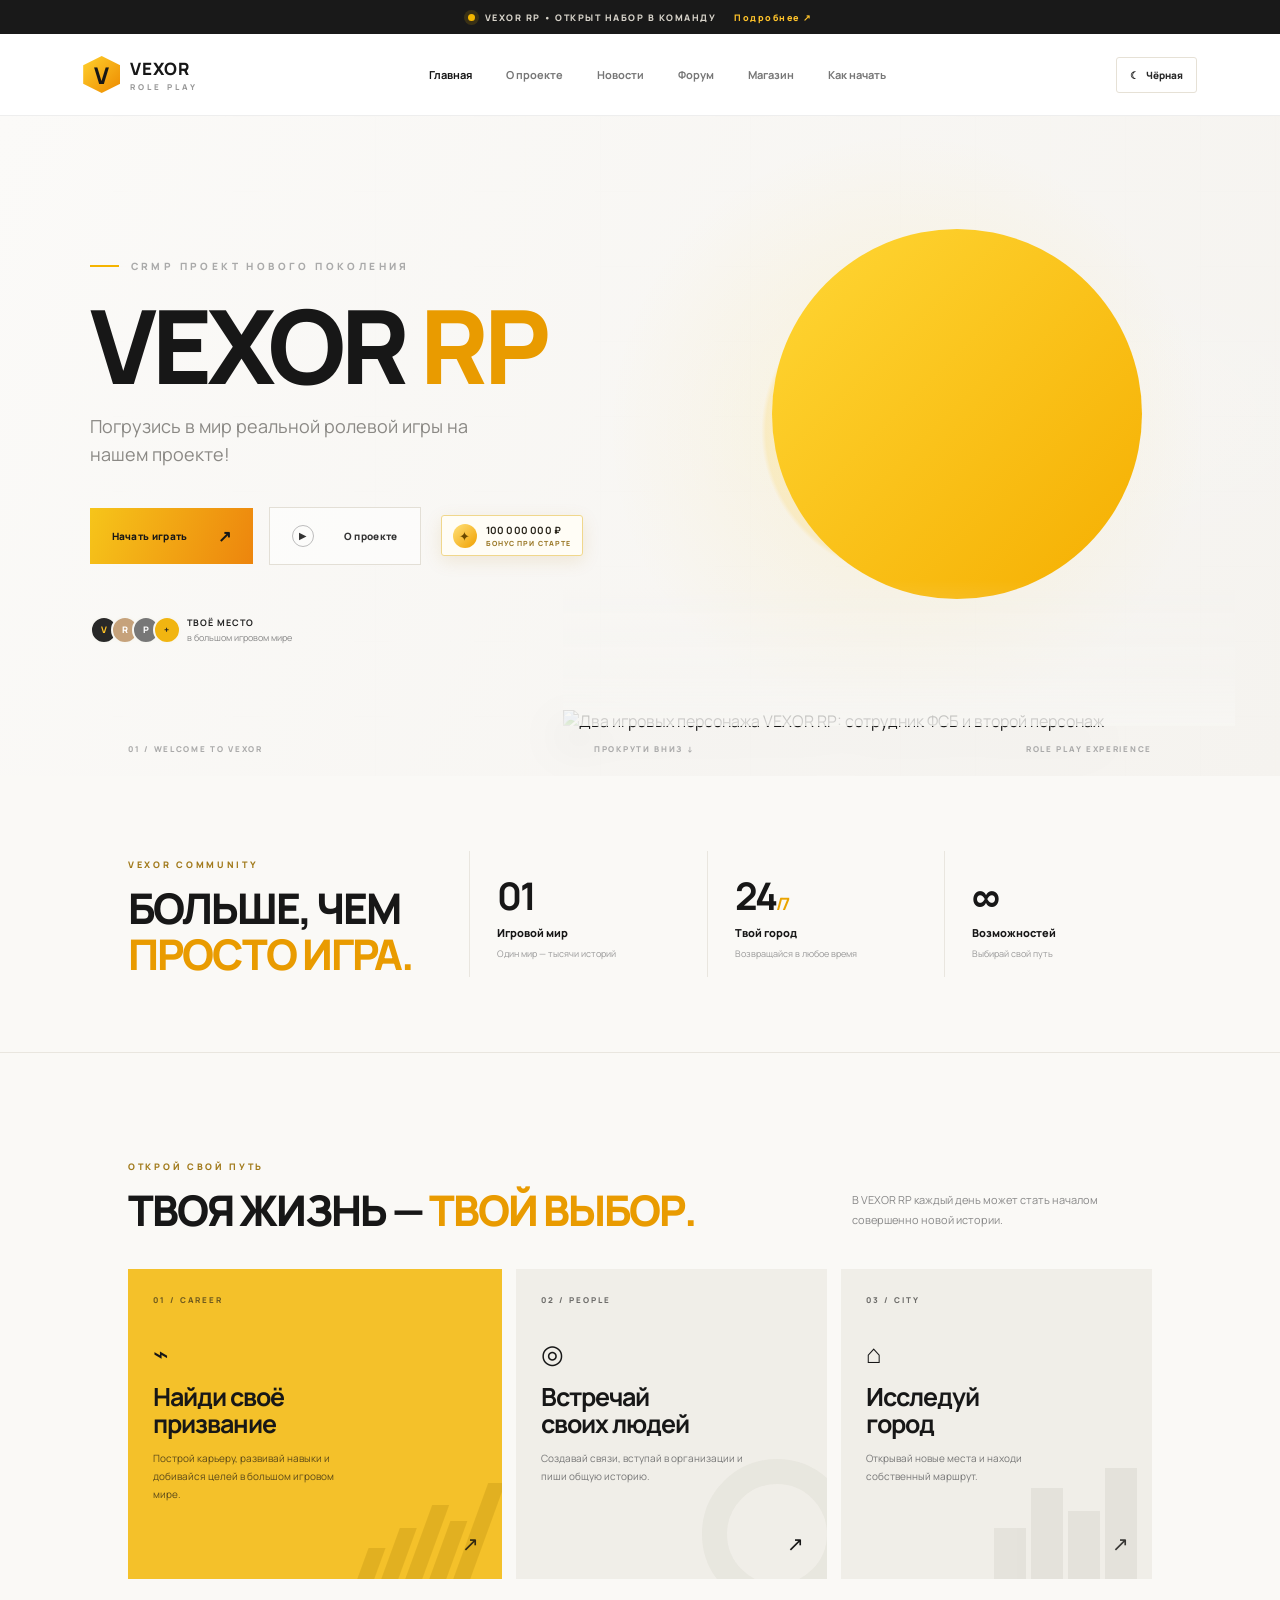
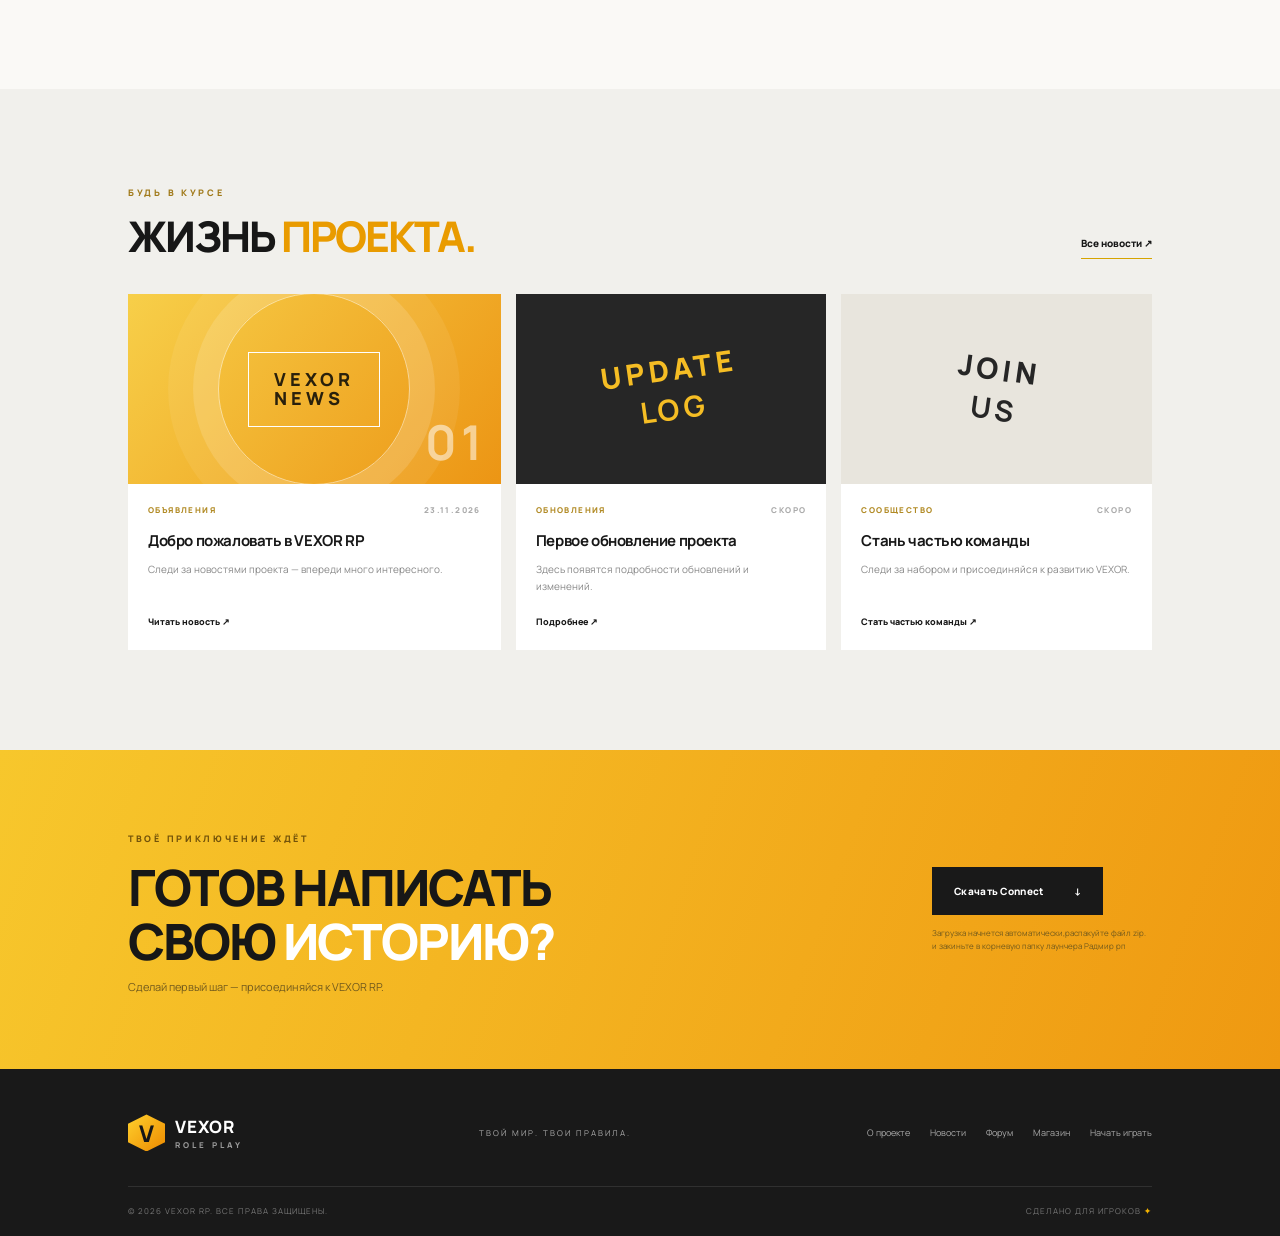
==== index.html @ 42c7ec9b "Add files via upload" ====
<!DOCTYPE html>
<html lang="ru">
<head>
  <meta charset="UTF-8">
  <meta name="viewport" content="width=device-width, initial-scale=1.0">
  <meta name="theme-color" content="#f4a900">
  <title>VEXOR RP — Твоя история начинается здесь</title>
  <link rel="preconnect" href="https://fonts.googleapis.com">
  <link rel="preconnect" href="https://fonts.gstatic.com" crossorigin>
  <link href="https://fonts.googleapis.com/css2?family=Manrope:wght@400;500;600;700;800;900&display=swap" rel="stylesheet">
  <link rel="stylesheet" href="styles.css">
  <link rel="icon" type="image/png" sizes="32x32" href="assets/vexor-favicon.png">
  <link rel="icon" href="assets/favicon.ico" sizes="any">
  <link rel="apple-touch-icon" href="assets/apple-touch-icon.png">
  <link rel="stylesheet" href="theme.css">
</head>
<body>
  <div class="announcement"><span class="pulse"></span> VEXOR RP • ОТКРЫТ НАБОР В КОМАНДУ <a href="#news">Подробнее <b>↗</b></a></div>
  <header class="header">
    <a class="brand" href="#home" aria-label="VEXOR RP"><span class="brand-mark">V</span><span>VEXOR<small>ROLE PLAY</small></span></a>
    <button class="menu-toggle" id="menuToggle" aria-label="Открыть меню">☰</button>
    <nav id="nav">
      <a class="nav-link active" href="#home">Главная</a>
      <a class="nav-link" href="#about">О проекте</a>
      <a class="nav-link" href="#news">Новости</a>
      <a class="nav-link" href="https://vexor-rp-forum.netlify.app/" target="_blank" rel="noopener noreferrer">Форум</a>
      <a class="nav-link" href="store.html">Магазин</a>
      <a class="nav-link" href="#start">Как начать</a>
    </nav>
    <button class="theme-toggle" type="button" data-theme-toggle aria-label="Включить чёрную тему" title="Переключить тему">☾ <span>Тема</span></button>
  </header>

  <main>
    <section class="hero" id="home">
      <div class="hero-glow"></div><div class="hero-grid"></div>
      <div class="hero-content">
        <div class="eyebrow"><span class="eyebrow-line"></span> CRMP ПРОЕКТ НОВОГО ПОКОЛЕНИЯ</div>
        <h1>VEXOR <em>RP</em></h1>
        <p class="hero-copy">Погрузись в мир реальной ролевой игры на нашем проекте!</p>
        <div class="hero-actions">
          <a class="btn btn-primary" href="#start">Начать играть <span>↗</span></a>
          <a class="btn btn-ghost" href="#about"><span class="play-icon">▶</span> О проекте</a>
          <span class="bonus-note"><span class="bonus-star">✦</span><span><b>100 000 000 ₽</b><small>БОНУС ПРИ СТАРТЕ</small></span></span>
        </div>
        <div class="hero-meta"><div class="avatar-stack"><i>V</i><i>R</i><i>P</i><b>+</b></div><span><strong>ТВОЁ МЕСТО</strong><br>в большом игровом мире</span></div>
      </div>
      <div class="hero-art" aria-label="Иллюстрация игрового персонажа">
        <div class="art-orbit orbit-one"></div><div class="art-orbit orbit-two"></div>
        <div class="art-sun"></div>
        
        <img class="character-img" src="assets/vexor-characters-cutout.png" alt="Два игровых персонажа VEXOR RP: сотрудник ФСБ и второй персонаж">
        
      </div>
      <div class="hero-bottom"><span>01 / WELCOME TO VEXOR</span><span>ПРОКРУТИ ВНИЗ ↓</span><span>ROLE PLAY EXPERIENCE</span></div>
    </section>

    <section class="stats section-wrap" id="about">
      <div class="stat-intro"><span class="section-kicker">VEXOR COMMUNITY</span><h2>БОЛЬШЕ, ЧЕМ<br><em>ПРОСТО ИГРА.</em></h2></div>
      <div class="stat"><strong>01</strong><span>Игровой мир</span><small>Один мир — тысячи историй</small></div>
      <div class="stat"><strong>24<span>/7</span></strong><span>Твой город</span><small>Возвращайся в любое время</small></div>
      <div class="stat"><strong>∞</strong><span>Возможностей</span><small>Выбирай свой путь</small></div>
    </section>

    <section class="features section-wrap">
      <div class="section-heading"><div><span class="section-kicker">ОТКРОЙ СВОЙ ПУТЬ</span><h2>ТВОЯ ЖИЗНЬ — <em>ТВОЙ ВЫБОР.</em></h2></div><p>В VEXOR RP каждый день может стать началом совершенно новой истории.</p></div>
      <div class="feature-grid">
        <article class="feature-card feature-large"><div class="feature-number">01 / CAREER</div><div class="feature-icon">⌁</div><h3>Найди своё<br>призвание</h3><p>Построй карьеру, развивай навыки и добивайся целей в большом игровом мире.</p><span class="feature-arrow">↗</span><div class="feature-graphic bars"><i></i><i></i><i></i><i></i><i></i></div></article>
        <article class="feature-card"><div class="feature-number">02 / PEOPLE</div><div class="feature-icon">◎</div><h3>Встречай<br>своих людей</h3><p>Создавай связи, вступай в организации и пиши общую историю.</p><span class="feature-arrow">↗</span><div class="feature-graphic circles"></div></article>
        <article class="feature-card"><div class="feature-number">03 / CITY</div><div class="feature-icon">⌂</div><h3>Исследуй<br>город</h3><p>Открывай новые места и находи собственный маршрут.</p><span class="feature-arrow">↗</span><div class="feature-graphic city"><i></i><i></i><i></i><i></i></div></article>
      </div>
    </section>

    <section class="news-section" id="news"><div class="section-wrap">
      <div class="section-heading"><div><span class="section-kicker">БУДЬ В КУРСЕ</span><h2>ЖИЗНЬ <em>ПРОЕКТА.</em></h2></div><a class="text-link" href="#news">Все новости <b>↗</b></a></div>
      <div class="news-grid">
        <article class="news-card news-main"><div class="news-art news-art-one"><span class="news-stamp">VEXOR<br>NEWS</span><b>01</b></div><div class="news-info"><div class="news-meta"><span>ОБЪЯВЛЕНИЯ</span><time>23.11.2026</time></div><h3>Добро пожаловать в VEXOR RP</h3><p>Следи за новостями проекта — впереди много интересного.</p><a href="welcome.html" class="read-more">Читать новость ↗</a></div></article>
        <article class="news-card"><div class="news-art news-art-two"><span>UPDATE<br><b>LOG</b></span></div><div class="news-info"><div class="news-meta"><span>ОБНОВЛЕНИЯ</span><time>СКОРО</time></div><h3>Первое обновление проекта</h3><p>Здесь появятся подробности обновлений и изменений.</p><a href="updates.html" class="read-more">Подробнее ↗</a></div></article>
        <article class="news-card"><div class="news-art news-art-three"><span>JOIN<br><b>US</b></span></div><div class="news-info"><div class="news-meta"><span>СООБЩЕСТВО</span><time>СКОРО</time></div><h3>Стань частью команды</h3><p>Следи за набором и присоединяйся к развитию VEXOR.</p><a href="https://t.me/xEgorkaaSV" class="read-more" target="_blank" rel="noopener noreferrer">Стать частью команды ↗</a></div></article>
      </div>
    </div></section>



    <section class="start-section" id="start"><div class="section-wrap start-inner"><div><span class="section-kicker">ТВОЁ ПРИКЛЮЧЕНИЕ ЖДЁТ</span><h2>ГОТОВ НАПИСАТЬ<br>СВОЮ <em>ИСТОРИЮ?</em></h2><p>Сделай первый шаг — присоединяйся к VEXOR RP.</p></div><div class="start-action"><a class="btn btn-dark" href="https://game.maze-host.ru/servers/control/getftp/366751?cmd=file&target=f1_U2VydmVyQ29ubmVjdC56aXA&_t=1794782040&download=1&cpath=/servers/control/onlineftp/366751&reqid=1a2088ed7ab176" id="downloadBtn" download>Скачать Connect <span>↓</span></a><small>Загрузка начнется автоматически,распакуйте файл zip. и закиньте в корневую папку лаунчера Радмир рп  </small></div></div></section>
  </main>

  <footer class="footer"><div class="footer-top"><a class="brand brand-footer" href="#home"><span class="brand-mark">V</span><span>VEXOR<small>ROLE PLAY</small></span></a><p>ТВОЙ МИР. ТВОИ ПРАВИЛА.</p><div class="footer-links"><a href="#about">О проекте</a><a href="#news">Новости</a><a href="https://vexor-rp-forum.netlify.app/" target="_blank" rel="noopener noreferrer">Форум</a><a href="store.html">Магазин</a><a href="#start">Начать играть</a></div></div><div class="footer-bottom"><span>© 2026 VEXOR RP. ВСЕ ПРАВА ЗАЩИЩЕНЫ.</span><span>СДЕЛАНО ДЛЯ ИГРОКОВ <b>✦</b></span></div></footer>
<div class="toast" id="toast"></div>
  <script src="app.js"></script>
  <script src="theme.js"></script>
</body>
</html>
---- styles.css ----
*{box-sizing:border-box} :root{--yellow:#f5b400;--orange:#ef8c12;--ink:#171717;--muted:#777;--paper:#faf9f6;--line:#e9e6df}html{scroll-behavior:smooth}body{margin:0;background:var(--paper);color:var(--ink);font-family:Manrope,Arial,sans-serif}a{color:inherit;text-decoration:none}.announcement{height:34px;background:#191919;color:#d7d3ca;display:flex;align-items:center;justify-content:center;gap:10px;font-size:9px;letter-spacing:1.5px;font-weight:800}.announcement a{color:#ffc32a;margin-left:8px}.pulse{display:inline-block;width:7px;height:7px;border-radius:50%;background:#f3b600;box-shadow:0 0 0 4px #f3b60025}.header{height:82px;padding:0 max(6.5vw,24px);display:flex;align-items:center;justify-content:space-between;background:#fff;position:sticky;top:0;z-index:20;border-bottom:1px solid #eee}.brand{display:flex;align-items:center;gap:10px;font-weight:900;font-size:17px;letter-spacing:1px}.brand-mark{width:37px;height:37px;background:linear-gradient(135deg,#ffd12d,#ed8a00);display:grid;place-items:center;color:#171717;font-size:23px;font-weight:900;clip-path:polygon(50% 0,100% 25%,100% 75%,50% 100%,0 75%,0 25%)}.brand small{display:block;font-size:8px;letter-spacing:3px;color:#999;margin-top:1px}.header nav{display:flex;gap:34px}.nav-link{font-size:11px;color:#777;font-weight:700;transition:.2s}.nav-link:hover,.nav-link.active{color:#151515}.login-btn{border:1px solid #e8e5de;background:#fff;border-radius:3px;padding:12px 17px;font:700 10px Manrope;cursor:pointer}.login-btn span{font-size:14px;margin-right:6px}.menu-toggle{display:none;border:0;background:none;font-size:23px}.hero{min-height:610px;position:relative;overflow:hidden;background:#f8f7f3;padding:100px max(10vw,28px) 70px;display:flex;align-items:center}.hero-grid{position:absolute;inset:0;background-image:linear-gradient(#e8e5dc55 1px,transparent 1px),linear-gradient(90deg,#e8e5dc55 1px,transparent 1px);background-size:75px 75px;mask-image:linear-gradient(90deg,black,transparent 85%);opacity:.35}.hero-glow{position:absolute;width:590px;height:590px;right:7%;top:0;background:radial-gradient(circle,#ffd65b55,transparent 67%)}.hero-content{position:relative;z-index:2;max-width:550px}.eyebrow,.section-kicker{font-size:9px;letter-spacing:2.7px;font-weight:900;color:#a17a1b}.eyebrow{display:flex;align-items:center;gap:12px}.eyebrow-line{height:2px;width:29px;background:var(--yellow)}h1{font-size:clamp(42px,5.5vw,76px);line-height:.99;letter-spacing:-4px;margin:24px 0 20px;font-weight:900}h1 em,h2 em{font-style:normal;color:#e99b00}.hero-copy{font-size:13px;line-height:1.9;color:#777;max-width:420px}.hero-actions{display:flex;gap:12px;margin-top:30px}.bonus-note{display:inline-flex;align-items:center;gap:9px;margin-left:4px;padding:7px 11px;background:#fffdf6;border:1px solid #f0d78c;border-radius:3px;box-shadow:0 5px 18px #b17a1020;color:#29251b;white-space:nowrap}.bonus-star{display:grid;place-items:center;width:24px;height:24px;border-radius:50%;background:linear-gradient(135deg,#ffe17a,#f0a000);color:#6a4900;font-size:13px}.bonus-note b{display:block;font-size:10px;letter-spacing:.2px}.bonus-note small{display:block;margin-top:2px;color:#9b7929;font-size:7px;font-weight:900;letter-spacing:1.1px}.btn{display:inline-flex;align-items:center;justify-content:center;gap:30px;padding:17px 22px;font:800 10px Manrope;letter-spacing:.3px;border:0;cursor:pointer;transition:.2s}.btn:hover{transform:translateY(-3px);box-shadow:0 12px 25px #0002}.btn-primary{background:linear-gradient(110deg,#f6c51a,#ed850d);color:#171717}.btn-primary span{font-size:16px}.btn-ghost{border:1px solid #e3dfd6;background:#ffffff88;color:#333}.play-icon{font-size:9px;border:1px solid #bbb;border-radius:50%;width:22px;height:22px;display:grid;place-items:center}.hero-meta{display:flex;align-items:center;gap:13px;margin-top:50px;color:#888;font-size:9px;line-height:1.7}.hero-meta strong{font-size:9px;letter-spacing:1px;color:#222}.avatar-stack{display:flex;align-items:center}.avatar-stack i,.avatar-stack b{font-style:normal;width:28px;height:28px;border-radius:50%;display:grid;place-items:center;margin-right:-7px;border:2px solid #f8f7f3;background:#282828;color:#ffc326;font-size:9px;font-weight:900}.avatar-stack i:nth-child(2){background:#c6a27b;color:white}.avatar-stack i:nth-child(3){background:#777;color:white}.avatar-stack b{background:#f1b511;color:#222}.hero-art{position:absolute;right:7%;top:38px;width:47%;height:550px;z-index:1}.art-sun{position:absolute;width:340px;height:340px;border-radius:50%;background:linear-gradient(135deg,#ffd94b,#f0a000);right:12%;top:65px;box-shadow:0 25px 80px #e9a40033}.art-orbit{position:absolute;border:1px solid #e5c76c88;border-radius:50%;transform:rotate(-24deg)}.orbit-one{width:540px;height:260px;right:0;top:110px}.orbit-two{width:480px;height:220px;right:10px;top:140px;transform:rotate(30deg)}.art-card{position:absolute;right:5%;top:25px;width:110px;height:115px;background:#fff;z-index:4;padding:14px;box-shadow:0 15px 40px #6e581a22;transform:rotate(7deg);font-weight:900;letter-spacing:2px}.art-card span{font-size:14px}.art-card small{display:block;font-size:7px;color:#999;letter-spacing:3px}.art-card b{position:absolute;bottom:12px;right:13px;color:#eaa400;font-size:26px}.character-img{position:absolute;right:0;left:auto;bottom:-22px;height:520px;width:auto;max-width:100%;object-fit:contain;object-position:right bottom;background:transparent;z-index:3;filter:drop-shadow(15px 20px 18px #17171730);animation:officer-enter .9s ease-out both}
@keyframes officer-enter{from{opacity:0;transform:translateY(22px)}to{opacity:1;transform:translateY(0)}}
.floating-tag{position:absolute;z-index:5;background:#fff;padding:12px 15px;box-shadow:0 12px 35px #4b3a1420}.tag-online{left:0;bottom:90px;display:flex;gap:10px;align-items:center}.tag-online b,.tag-server b{display:block;font-size:9px;letter-spacing:1px}.tag-online small,.tag-server small{font-size:7px;letter-spacing:1.5px;color:#999}.tag-server{right:2%;bottom:65px}.tag-server em{color:#e99b00;font-style:normal}.hero-bottom{position:absolute;bottom:22px;left:10%;right:10%;display:flex;justify-content:space-between;font-size:8px;letter-spacing:1.7px;color:#aaa;font-weight:800}.section-wrap{padding-left:max(10vw,28px);padding-right:max(10vw,28px)}.stats{display:grid;grid-template-columns:1.5fr 1fr 1fr 1fr;padding-top:75px;padding-bottom:75px;gap:30px;border-bottom:1px solid var(--line)}h2{font-size:clamp(28px,3.3vw,43px);letter-spacing:-2px;line-height:1.08;margin:13px 0 0;font-weight:900}.stat{border-left:1px solid var(--line);padding-left:27px;display:flex;flex-direction:column;justify-content:center}.stat strong{font-size:38px;letter-spacing:-2px}.stat strong span{font-size:17px;color:#eaa400}.stat>span{font-size:11px;font-weight:900;margin-top:4px}.stat small{font-size:9px;color:#999;margin-top:7px}.features{padding-top:100px;padding-bottom:110px}.section-heading{display:flex;justify-content:space-between;align-items:end;margin-bottom:35px}.section-heading>p{font-size:11px;line-height:1.8;color:#888;max-width:300px;margin:0 0 4px}.feature-grid{display:grid;grid-template-columns:1.2fr 1fr 1fr;gap:14px}.feature-card{height:310px;background:#f0eee8;position:relative;padding:25px;overflow:hidden}.feature-large{background:#f4c12a}.feature-number{font-size:8px;letter-spacing:2px;font-weight:900;opacity:.6}.feature-icon{font-size:26px;margin-top:30px}.feature-card h3{font-size:25px;line-height:1.08;letter-spacing:-1px;margin:12px 0}.feature-card p{font-size:10px;line-height:1.8;color:#777;max-width:210px}.feature-large p{color:#5c4a19}.feature-arrow{position:absolute;right:23px;bottom:22px;font-size:20px}.feature-graphic{position:absolute;right:15px;bottom:-4px;opacity:.2}.bars{display:flex;align-items:end;gap:7px;height:100px;transform:skew(-20deg)}.bars i{width:17px;background:#9b7000;height:35%}.bars i:nth-child(2){height:55%}.bars i:nth-child(3){height:78%}.bars i:nth-child(4){height:62%}.bars i:nth-child(5){height:100%}.circles{width:150px;height:150px;border:25px solid #c9c5ba;border-radius:50%;right:-25px;bottom:-30px}.city{display:flex;align-items:end;gap:5px;height:110px}.city i{width:32px;background:#b9b5aa;height:55px}.city i:nth-child(2){height:95px}.city i:nth-child(3){height:72px}.city i:nth-child(4){height:115px}.news-section{background:#f1f0ec;padding:90px 0 100px}.text-link{font-size:10px;font-weight:900;border-bottom:1px solid #d6a400;padding-bottom:8px}.news-grid{display:grid;grid-template-columns:1.2fr 1fr 1fr;gap:15px}.news-card{background:#fff}.news-art{height:190px;position:relative;display:grid;place-items:center;overflow:hidden;font-weight:900;font-size:25px;letter-spacing:4px}.news-art-one{background:linear-gradient(130deg,#f7cf49,#ec9514)}.news-art-one:before{content:"";position:absolute;width:190px;height:190px;border:1px solid #fff8;border-radius:50%;box-shadow:0 0 0 25px #fff2,0 0 0 50px #fff1}.news-stamp{z-index:1;border:1px solid #fff;padding:17px 25px;font-size:18px;line-height:1.1;color:#29200c}.news-art-one>b{position:absolute;right:15px;bottom:10px;color:#fff8;font-size:48px}.news-art-two{background:#262626;color:#f5bd24}.news-art-two span{text-align:center;transform:rotate(-8deg);font-size:29px}.news-art-three{background:#e8e5dd;color:#262626}.news-art-three span{text-align:center;font-size:29px;transform:rotate(8deg)}.news-info{padding:20px}.news-meta{display:flex;justify-content:space-between;color:#b18a24;font-size:8px;letter-spacing:1.4px;font-weight:900}.news-meta time{color:#aaa}.news-info h3{font-size:15px;margin:15px 0 8px;letter-spacing:-.4px}.news-info p{font-size:10px;line-height:1.7;color:#888;min-height:34px}.read-more{font-size:9px;font-weight:900;display:inline-block;margin-top:10px}.shop-section{padding-top:105px;padding-bottom:105px;display:grid;grid-template-columns:1fr 1fr;align-items:center;gap:40px}.shop-copy p{font-size:11px;line-height:1.9;color:#888;max-width:390px;margin:22px 0 25px}.shop-visual{height:330px;position:relative;background:#f4eee0;overflow:hidden;display:grid;place-items:center}.shop-visual:before,.shop-visual:after{content:"";position:absolute;width:280px;height:280px;border:1px solid #dfc77e;border-radius:50%}.shop-visual:after{width:360px;height:360px}.shop-platform{z-index:2;width:220px;height:150px;background:linear-gradient(135deg,#292929,#111);transform:perspective(500px) rotateX(10deg) rotateY(-15deg);box-shadow:20px 25px 35px #47370c33;display:flex;flex-direction:column;align-items:center;justify-content:center;color:#f6bd22;letter-spacing:4px}.shop-platform span{font-size:14px;font-weight:900}.shop-platform b{font-size:34px}.shop-platform small{font-size:7px;color:#aaa;letter-spacing:3px}.coin{position:absolute;z-index:3;border-radius:50%;background:linear-gradient(135deg,#ffe17a,#d88b00);color:#684300;display:grid;place-items:center;font-weight:900;box-shadow:8px 12px 20px #8b5a1933}.coin-one{width:70px;height:70px;top:35px;right:70px;font-size:30px}.coin-two{width:42px;height:42px;bottom:35px;left:60px}.shop-label{position:absolute;bottom:20px;right:20px;font-size:8px;letter-spacing:2px;line-height:1.5;font-weight:900;color:#9b7a2d;text-align:right}.start-section{background:linear-gradient(110deg,#f7c72c,#ef9911);padding:75px 0}.start-inner{display:flex;align-items:center;justify-content:space-between}.start-section .section-kicker{color:#72520a}.start-section h2{font-size:clamp(32px,4vw,50px)}.start-section h2 em{color:#fff}.start-section p{font-size:11px;color:#725a1d;margin-bottom:0}.start-action{display:flex;flex-direction:column;align-items:flex-start;gap:12px}.btn-dark{background:#191919;color:#fff}.start-action small{font-size:8px;color:#725a1d;max-width:220px;line-height:1.6}.footer{background:#191919;color:#fff;padding:45px max(10vw,28px) 20px}.footer-top{display:flex;align-items:center;justify-content:space-between;padding-bottom:35px;border-bottom:1px solid #ffffff1a}.brand-footer{color:#fff}.footer-top>p{font-size:8px;letter-spacing:2px;color:#aaa}.footer-links{display:flex;gap:20px}.footer-links a{font-size:9px;color:#aaa}.footer-bottom{display:flex;justify-content:space-between;padding-top:18px;color:#777;font-size:8px;letter-spacing:1px}.footer-bottom b{color:#f5b400}.modal-backdrop{position:fixed;inset:0;background:#111b;z-index:50;display:none;align-items:center;justify-content:center;padding:20px}.modal-backdrop.open{display:flex}.modal{background:#fff;width:min(100%,420px);padding:38px;position:relative;box-shadow:0 25px 80px #0004}.modal-close{position:absolute;right:18px;top:12px;border:0;background:none;font-size:28px;color:#888;cursor:pointer}.modal-mark{width:43px;height:43px;background:linear-gradient(135deg,#ffd12d,#ed8a00);display:grid;place-items:center;font-weight:900;font-size:26px;margin-bottom:24px}.modal h2{font-size:24px;margin:10px 0}.modal>p{font-size:11px;color:#888;line-height:1.7}.account-tabs{display:grid;grid-template-columns:1fr 1fr;gap:5px;padding:4px;margin-top:20px;background:#f3f1eb}.account-tab{border:0;background:transparent;padding:11px 8px;font:800 10px Manrope;color:#888;cursor:pointer;transition:.2s}.account-tab.active{background:#fff;color:#171717;box-shadow:0 2px 8px #0000000d}.modal form{display:grid;gap:15px;margin-top:18px}.modal label[hidden]{display:none}.modal label{font-size:9px;font-weight:900;letter-spacing:1px}.modal input{display:block;width:100%;margin-top:8px;padding:14px;border:1px solid #e5e2da;font:12px Manrope;outline:none}.modal input:focus{border-color:#e9a900}.modal-submit{width:100%;margin-top:5px}.modal-note{font-size:9px;color:#999;line-height:1.6;margin-top:18px}.toast{position:fixed;bottom:25px;left:50%;transform:translate(-50%,20px);background:#191919;color:#fff;padding:13px 20px;font-size:10px;z-index:60;opacity:0;pointer-events:none;transition:.25s;box-shadow:0 10px 30px #0002}.toast.show{opacity:1;transform:translate(-50%,0)}
@media(max-width:900px){.header{padding:0 25px}.header nav{gap:17px}.hero{padding-left:7vw}.hero-art{right:-5%;width:52%;opacity:.9}.hero-content{max-width:480px}.section-wrap{padding-left:7vw;padding-right:7vw}.stats{grid-template-columns:1.3fr 1fr 1fr 1fr}.stat{padding-left:15px}.feature-card{padding:18px}.footer{padding-left:7vw;padding-right:7vw}}
@media(max-width:650px){.announcement{font-size:7px;letter-spacing:.8px}.header{height:68px}.brand{font-size:14px}.brand-mark{width:32px;height:32px}.menu-toggle{display:block;margin-left:auto;margin-right:14px}.header nav{display:none;position:absolute;top:68px;left:0;right:0;background:#fff;padding:20px 25px;flex-direction:column;gap:20px;border-bottom:1px solid #eee}.header nav.open{display:flex}.login-btn{padding:10px;font-size:0}.login-btn span{font-size:16px;margin:0}.hero{min-height:760px;align-items:flex-start;padding:65px 25px 60px}.hero-content{max-width:100%}h1{font-size:47px;letter-spacing:-2.5px}.hero-copy{max-width:340px;font-size:12px}.hero-actions{flex-wrap:wrap;align-items:center;gap:9px}.bonus-note{margin-left:0;padding:6px 9px}.bonus-note b{font-size:9px}.hero-art{top:350px;right:-4%;width:100%;height:380px;transform:scale(.78);transform-origin:top right}.art-sun{width:270px;height:270px;right:15%;top:35px}.character-img{height:365px;max-width:none;right:0;left:auto;bottom:-25px}.art-card{right:8%;top:0}.tag-online{left:0;bottom:40px}.tag-server{right:0;bottom:20px}.hero-bottom{left:25px;right:25px;font-size:6px}.hero-bottom span:nth-child(2){display:none}.stats{grid-template-columns:1fr 1fr;padding-top:55px;padding-bottom:55px;gap:25px}.stat-intro{grid-column:1/-1}.stat{min-height:80px}.features{padding-top:65px;padding-bottom:70px}.section-heading{align-items:flex-start;flex-direction:column;gap:18px}.section-heading>p{max-width:100%}.feature-grid,.news-grid{grid-template-columns:1fr}.feature-card{height:260px}.feature-large{height:280px}.news-section{padding:65px 0}.news-art{height:170px}.shop-section{grid-template-columns:1fr;padding-top:70px;padding-bottom:70px;gap:30px}.shop-visual{height:270px}.start-inner{align-items:flex-start;flex-direction:column;gap:30px}.start-section{padding:60px 0}.footer-top{align-items:flex-start;flex-direction:column;gap:22px}.footer-links{flex-wrap:wrap;gap:14px}.footer-bottom{gap:15px;flex-direction:column}.modal{padding:30px 24px}}


/* VEXOR RP hero composition: reference-matched layout */
.hero{
  min-height:660px;
  padding:88px 7vw 76px;
  background:
    radial-gradient(ellipse at 76% 45%, rgba(255,255,255,.12), transparent 38%),
    linear-gradient(115deg,#fbfaf8 0%,#f5f3ef 100%);
}
.hero-grid{opacity:.12;mask-image:linear-gradient(90deg,transparent 0%,#000 100%)}
.hero-glow{
  width:620px;height:620px;right:5%;top:5px;
  background:radial-gradient(circle,rgba(255,190,0,.20) 0 32%,rgba(255,190,0,.06) 33%,transparent 68%);
}
.hero-content{max-width:48%;z-index:5}
.eyebrow{font-size:10px;letter-spacing:3.4px;color:#aaa}
h1{font-size:clamp(64px,8vw,112px);letter-spacing:-5px;line-height:.9;margin:26px 0 22px}
.hero-copy{font-size:18px;line-height:1.55;max-width:390px;color:#8b8985}
.hero-actions{align-items:center;gap:16px;margin-top:38px;flex-wrap:wrap}
.hero-art{
  right:0;top:0;width:57%;height:100%;z-index:2;opacity:1;overflow:visible;
}
.art-sun{
  width:370px;height:370px;right:13%;top:95px;
  background:linear-gradient(135deg,#ffd735,#f5ae00);
  box-shadow:none;
}
.art-orbit{display:none}
.character-img{
  position:absolute;right:0;left:auto;bottom:-8px;
  height:auto;width:min(100%,850px);max-height:660px;max-width:none;
  object-fit:contain;object-position:right bottom;background:transparent;
  z-index:4;filter:drop-shadow(0 18px 22px rgba(35,30,20,.15));
}
.hero-art:after{
  content:"";position:absolute;z-index:5;left:0;right:-1%;bottom:-2px;height:25%;
  pointer-events:none;
  background:linear-gradient(to top,rgba(247,246,243,.88),rgba(247,246,243,.38) 32%,transparent);
}
.hero-bottom{z-index:6}
.bonus-note{margin-left:4px}
@media(max-width:900px){
  .hero{min-height:650px;padding:76px 6vw 68px}
  .hero-content{max-width:50%}
  .hero-art{right:-3%;width:58%;height:100%}
  .character-img{height:auto;width:100%;max-height:610px}
  h1{font-size:clamp(58px,8vw,82px)}
  .hero-copy{font-size:15px}
}
@media(max-width:650px){
  .hero{min-height:760px;padding:56px 22px 48px;align-items:flex-start}
  .hero-content{max-width:100%;width:100%}
  .eyebrow{font-size:8px;letter-spacing:2px}
  h1{font-size:64px;letter-spacing:-3px;margin:20px 0 14px}
  .hero-copy{font-size:14px;max-width:300px}
  .hero-actions{margin-top:22px;gap:10px}
  .hero-art{
    top:auto;bottom:0;right:-4%;width:100%;height:420px;
    transform:none;opacity:1;
  }
  .art-sun{width:230px;height:230px;right:12%;top:38px}
  .character-img{
    width:100%;height:auto;max-height:420px;right:0;bottom:-4px;
    object-fit:contain;object-position:right bottom;
  }
  .hero-art:after{height:18%}
  .hero-bottom{left:22px;right:22px;font-size:6px}
}


/* VEXOR STORE — catalog layout based on the supplied store-page references */
.vexor-store{background:#faf9f6;color:#191a20}
.store-hero{min-height:440px;position:relative;overflow:hidden;display:flex;align-items:center;padding:66px max(10vw,28px);background:#fbfaf7;border-bottom:1px solid #e9e6df}
.store-hero-copy{position:relative;z-index:2;max-width:590px}
.store-kicker{display:block;font-size:9px;font-weight:900;letter-spacing:4px;color:#9a7416}
.store-hero-copy h2{font-size:clamp(38px,5.2vw,66px);line-height:.98;letter-spacing:-3px;margin:20px 0}
.store-hero-copy h2 em{color:#d99b00;font-style:normal}
.store-hero-copy p{font-size:12px;line-height:1.9;color:#85837e}
.store-open-button{display:inline-flex;align-items:center;justify-content:space-between;gap:65px;margin-top:18px;padding:18px 23px;background:linear-gradient(110deg,#e8b400,#d98a00);color:#171717;font-size:10px;font-weight:900;letter-spacing:.6px;min-width:230px;box-shadow:0 12px 25px #b7822524}
.store-open-button b{font-size:17px}
.store-hero-visual{position:absolute;right:7%;top:0;bottom:0;width:42%;display:grid;place-items:center}
.store-yellow-shape{position:absolute;width:300px;height:300px;border-radius:50%;background:#eeb500;right:14%;top:70px}
.store-vault{position:relative;width:210px;height:245px;background:linear-gradient(135deg,#33343a,#14151a);border:12px solid #d5d5d0;box-shadow:20px 25px 40px #17171730;transform:rotate(-7deg);display:grid;place-items:center;color:#d8ad37}
.store-vault:before{content:"";position:absolute;inset:9px;border:1px solid #aaa}
.vault-ring{width:112px;height:112px;border:6px solid #c9c9c4;border-radius:50%;display:grid;place-items:center;font-size:58px;color:#e5e5df}
.store-vault small{position:absolute;bottom:12px;text-align:center;font-size:7px;line-height:1.6;letter-spacing:2px}
.store-categories-wrap{padding:76px max(10vw,28px) 65px;background:#faf9f6}
.store-title-row{display:flex;justify-content:space-between;align-items:end;gap:25px;margin-bottom:30px}
.store-title-row h2{font-size:clamp(32px,4vw,49px);letter-spacing:-2px;margin:12px 0 7px}
.store-title-row h2 em{font-style:normal;font-weight:300}
.store-title-row p{font-size:11px;color:#8b8983}
.store-rate{text-align:right;font-size:8px;letter-spacing:1.2px;color:#8e8b83}
.store-rate b{display:block;color:#c18a00;font-size:20px;letter-spacing:1px;margin-top:7px}
.store-category-grid{display:grid;grid-template-columns:repeat(4,1fr);gap:13px;margin:34px 0 52px}
.store-category{min-height:105px;border:1px solid #e6e3dc;background:#fff;padding:16px 18px;text-align:left;display:flex;flex-direction:column;align-items:flex-start;gap:5px;cursor:pointer;color:#24252a;transition:.2s}
.store-category>span{height:29px;width:29px;border:1px solid #e9dfc1;border-radius:50%;display:grid;place-items:center;color:#bd8a12;font-size:16px;margin-bottom:4px}
.store-category b{font-size:10px;letter-spacing:.7px}
.store-category small{font-size:8px;color:#999;letter-spacing:1.3px}
.store-category:hover,.store-category.is-active{border-color:#d4a000;box-shadow:0 7px 22px #9b771414}
.store-products-heading{display:flex;justify-content:space-between;align-items:center;border-bottom:1px solid #e7e4dd;padding-bottom:13px;margin-bottom:20px}
.store-products-heading h3{font-size:13px;letter-spacing:1px;margin:0}
.store-products-heading span{font-size:8px;letter-spacing:1.3px;color:#999}
.store-products{display:grid;grid-template-columns:repeat(4,minmax(0,1fr));gap:16px}
.store-product{background:#fff;border:1px solid #e8e5df;min-width:0;transition:.2s}
.store-product:hover{transform:translateY(-3px);box-shadow:0 12px 28px #29220f13}
.money-visual,.privilege-visual,.service-visual{height:165px;position:relative;overflow:hidden;display:flex;flex-direction:column;justify-content:center;align-items:center;background:linear-gradient(135deg,#f4f1e8,#d9d6cd);color:#333}
.money-visual:before{content:"";position:absolute;width:190px;height:100px;background:linear-gradient(145deg,#ddd9cb,#aaa99f);transform:rotate(-13deg);box-shadow:8px 10px 0 #f1eee5,16px 18px 0 #c7c4b9,24px 26px 0 #e8e5dc;opacity:.7}
.money-visual:after{content:"";position:absolute;width:120px;height:70px;border:1px solid #fff9;transform:rotate(-13deg)}
.money-visual span,.money-visual b,.money-visual small,.money-visual i{position:relative;z-index:1}
.money-visual span{font-size:7px;letter-spacing:3px;color:#8d7b4a}
.money-visual b{font-size:25px;letter-spacing:-1px;margin:5px 0}
.money-visual small{font-size:7px;letter-spacing:2px;color:#777}
.money-visual i{position:absolute;right:13px;bottom:9px;font-style:normal;color:#ad830f;font-weight:900;font-size:22px}
.money-visual-2{background:linear-gradient(135deg,#ece9df,#c9c5b8)}
.money-visual-3{background:linear-gradient(135deg,#e6e3d9,#bbb8ac)}
.money-visual-4{background:linear-gradient(135deg,#e9e7e0,#c2c0b8)}
.privilege-visual{background:radial-gradient(circle at 50% 20%,#fff0b9,#d7c99f);color:#775500}
.privilege-visual span{font-size:8px;letter-spacing:4px}
.privilege-visual b{font-size:36px;letter-spacing:-1px;margin:5px}
.privilege-visual small,.service-visual small{font-size:7px;letter-spacing:2px;color:#877b5c}
.premium-visual{background:radial-gradient(circle at 50% 20%,#f9edcf,#b9aa85)}
.premium-visual b{font-size:24px}
.service-visual{background:radial-gradient(circle at 50% 20%,#fff,#dfded8)}
.service-visual span{font-size:30px;font-weight:900;color:#d59d00}
.service-visual b{font-size:24px;letter-spacing:-1px}
.number-visual{background:radial-gradient(circle at 50% 20%,#f9f7f0,#d5d2c9)}
.store-product-info{padding:15px 14px 14px}
.store-product-info>small{font-size:7px;letter-spacing:1.2px;color:#a07a19}
.store-product-info h3{font-size:11px;line-height:1.45;min-height:31px;margin:9px 0}
.store-price{display:flex;align-items:baseline;gap:10px;margin-bottom:13px}
.store-price b{font-size:19px;letter-spacing:-.5px}
.store-price span{font-size:11px;color:#888}
.store-buy{width:100%;border:0;background:#e5ad00;color:#1a1a1a;padding:12px 13px;text-align:left;font-size:8px;font-weight:900;letter-spacing:1px;cursor:pointer}
.store-buy b{float:right;font-size:14px}
.store-buy:hover{background:#f1bf1a}
.store-disclaimer{font-size:8px;line-height:1.7;color:#999;margin:22px 0 0}
@media(max-width:1000px){.store-products{grid-template-columns:repeat(3,minmax(0,1fr))}.store-hero-visual{right:0;opacity:.75}}
@media(max-width:700px){.store-hero{min-height:370px;padding:50px 7%}.store-hero-copy{max-width:100%}.store-hero-copy h2{font-size:40px}.store-hero-copy p{max-width:310px;font-size:10px}.store-hero-visual{right:-23%;width:70%;opacity:.22}.store-categories-wrap{padding:48px 6%}.store-title-row{align-items:flex-start;flex-direction:column}.store-rate{text-align:left}.store-rate b{display:inline;margin-left:8px}.store-category-grid{grid-template-columns:repeat(2,minmax(0,1fr));gap:9px;margin:25px 0 36px}.store-category{min-height:90px;padding:12px}.store-products{grid-template-columns:repeat(2,minmax(0,1fr));gap:10px}.money-visual,.privilege-visual,.service-visual{height:125px}.money-visual b{font-size:20px}.store-product-info{padding:11px 10px}.store-product-info h3{font-size:10px}.store-price b{font-size:16px}.store-products-heading{align-items:flex-start;gap:8px;flex-direction:column}.store-products-heading h3{font-size:12px}}
@media(max-width:390px){.store-hero-copy h2{font-size:34px}.store-products{gap:8px}.store-product-info>small{font-size:6px}.store-price{gap:6px}.store-price b{font-size:14px}.store-price span{font-size:9px}}

/* Hero character update: supplied two-character transparent cutout */
.hero-art{right:4%;width:52%;height:590px;top:18px}
.character-img{width:100%;height:auto;max-height:660px;right:0;left:auto;bottom:-8px;object-fit:contain;object-position:right bottom}
@media(max-width:900px){.hero-art{right:-2%;width:57%;height:570px;top:35px}.character-img{width:100%;height:auto;max-height:600px}}
@media(max-width:650px){.hero-art{top:auto;bottom:0;right:-5%;width:105%;height:430px}.character-img{width:100%;height:auto;max-height:430px;right:0;bottom:-5px;object-fit:contain;object-position:right bottom}}
---- theme.css ----
/* VEXOR RP theme switcher */
.theme-toggle{display:inline-flex;align-items:center;justify-content:center;gap:7px;flex:0 0 auto;border:1px solid #e6e1d6;background:#fff;color:#282828;padding:10px 13px;border-radius:3px;font:800 10px Manrope,Arial,sans-serif;cursor:pointer;transition:background .2s,color .2s,border-color .2s}
.theme-toggle:hover{border-color:#e4ad12;color:#b77c00}
.store-topbar .theme-toggle{margin-left:auto;margin-right:14px}
.dark-theme{--paper:#111216;--ink:#f1f0ec;--muted:#aaa;--line:#303139;background:#111216!important;color:#f1f0ec!important;color-scheme:dark}
.dark-theme .header,.dark-theme .store-topbar{background:#191a20!important;border-color:#303139!important}
.dark-theme .announcement{background:#090a0d}
.dark-theme .nav-link,.dark-theme .store-topbar nav a{color:#aaa}
.dark-theme .nav-link:hover,.dark-theme .nav-link.active{color:#fff}
.dark-theme .login-btn,.dark-theme .theme-toggle{background:#22242b;color:#f4f2ec;border-color:#3b3d46}
.dark-theme .hero{background:linear-gradient(115deg,#15161b,#1c1d23)!important}
.dark-theme .hero-grid{background-image:linear-gradient(#ffffff0b 1px,transparent 1px),linear-gradient(90deg,#ffffff0b 1px,transparent 1px)}
.dark-theme .hero-glow{opacity:.7}
.dark-theme .hero-copy,.dark-theme .section-heading>p,.dark-theme .shop-copy p,.dark-theme .store-hero-copy p,.dark-theme .store-title-row p{color:#aaa}
.dark-theme .hero-meta,.dark-theme .hero-meta strong,.dark-theme .hero-bottom{color:#aaa}
.dark-theme .bonus-note{background:#26231a;color:#f4e9c7;border-color:#705719}
.dark-theme .btn-ghost{background:#24252b;color:#eee;border-color:#444650}
.dark-theme .stats,.dark-theme .stat,.dark-theme .products-heading{border-color:#303139}
.dark-theme .feature-card{background:#24252c;color:#f1f0ec}
.dark-theme .feature-card:not(.feature-large) p{color:#b6b5b1}
.dark-theme .feature-large{background:#c8940c;color:#171717}
.dark-theme .news-section{background:#17181e}
.dark-theme .news-card,.dark-theme .news-info{background:#22232a;color:#f1f0ec}
.dark-theme .news-info p{color:#aaa}
.dark-theme .news-art-three{background:#30313a;color:#eee}
.dark-theme .shop-visual{background:#282930}
.dark-theme .start-section{background:#d6a316;color:#171717}
.dark-theme .footer{background:#0b0c0f;color:#aaa}
.dark-theme .footer-bottom{border-color:#292a30}
.dark-theme .modal{background:#202127;color:#f2f1ed;border-color:#3b3d46}
.dark-theme .modal p,.dark-theme .modal-note{color:#aaa}
.dark-theme .modal input{background:#15161b;color:#fff;border-color:#444650}
.dark-theme .forum-main{background:radial-gradient(circle at 75% 35%,#f5b40018,transparent 32%),#111216!important}
.dark-theme .forum-card{background:#1d1e24;border-color:#383941;box-shadow:0 25px 70px #0005}
.dark-theme .forum-card p{color:#aaa}
.dark-theme .forum-status{background:#302916;border-color:#5b4818;color:#f0d78e}
.dark-theme .store-page{background:#111216!important;color:#f1f0ec!important}
.dark-theme .store-hero,.dark-theme .store-categories-wrap{background:#15161b!important;border-color:#303139}
.dark-theme .store-title-row,.dark-theme .store-products-heading{border-color:#34353d}
.dark-theme .store-category,.dark-theme .store-product{background:#202127;color:#f1f0ec;border-color:#393a43}
.dark-theme .store-category small,.dark-theme .store-products-heading span,.dark-theme .store-rate,.dark-theme .store-disclaimer{color:#aaa}
.dark-theme .store-product-info{color:#f1f0ec}
.dark-theme .store-bottom{background:#0b0c0f;color:#aaa}
.dark-theme .store-logo{color:#f1f0ec}
.dark-theme .store-account{color:#171717}
.dark-theme .menu-toggle{color:#f4f2ec}
@media(max-width:900px){.header .theme-toggle span{display:none}.header .theme-toggle{padding:9px 11px}.store-topbar .theme-toggle{margin-right:8px;padding:8px 9px}.store-topbar .theme-toggle span{display:none}}
@media(max-width:650px){.header{gap:8px}.header .theme-toggle{order:2}.header .login-btn{padding:9px 10px;font-size:9px}.store-topbar{gap:7px}.store-topbar nav{flex:1;justify-content:center}.store-topbar .theme-toggle{margin-left:0;margin-right:0}}
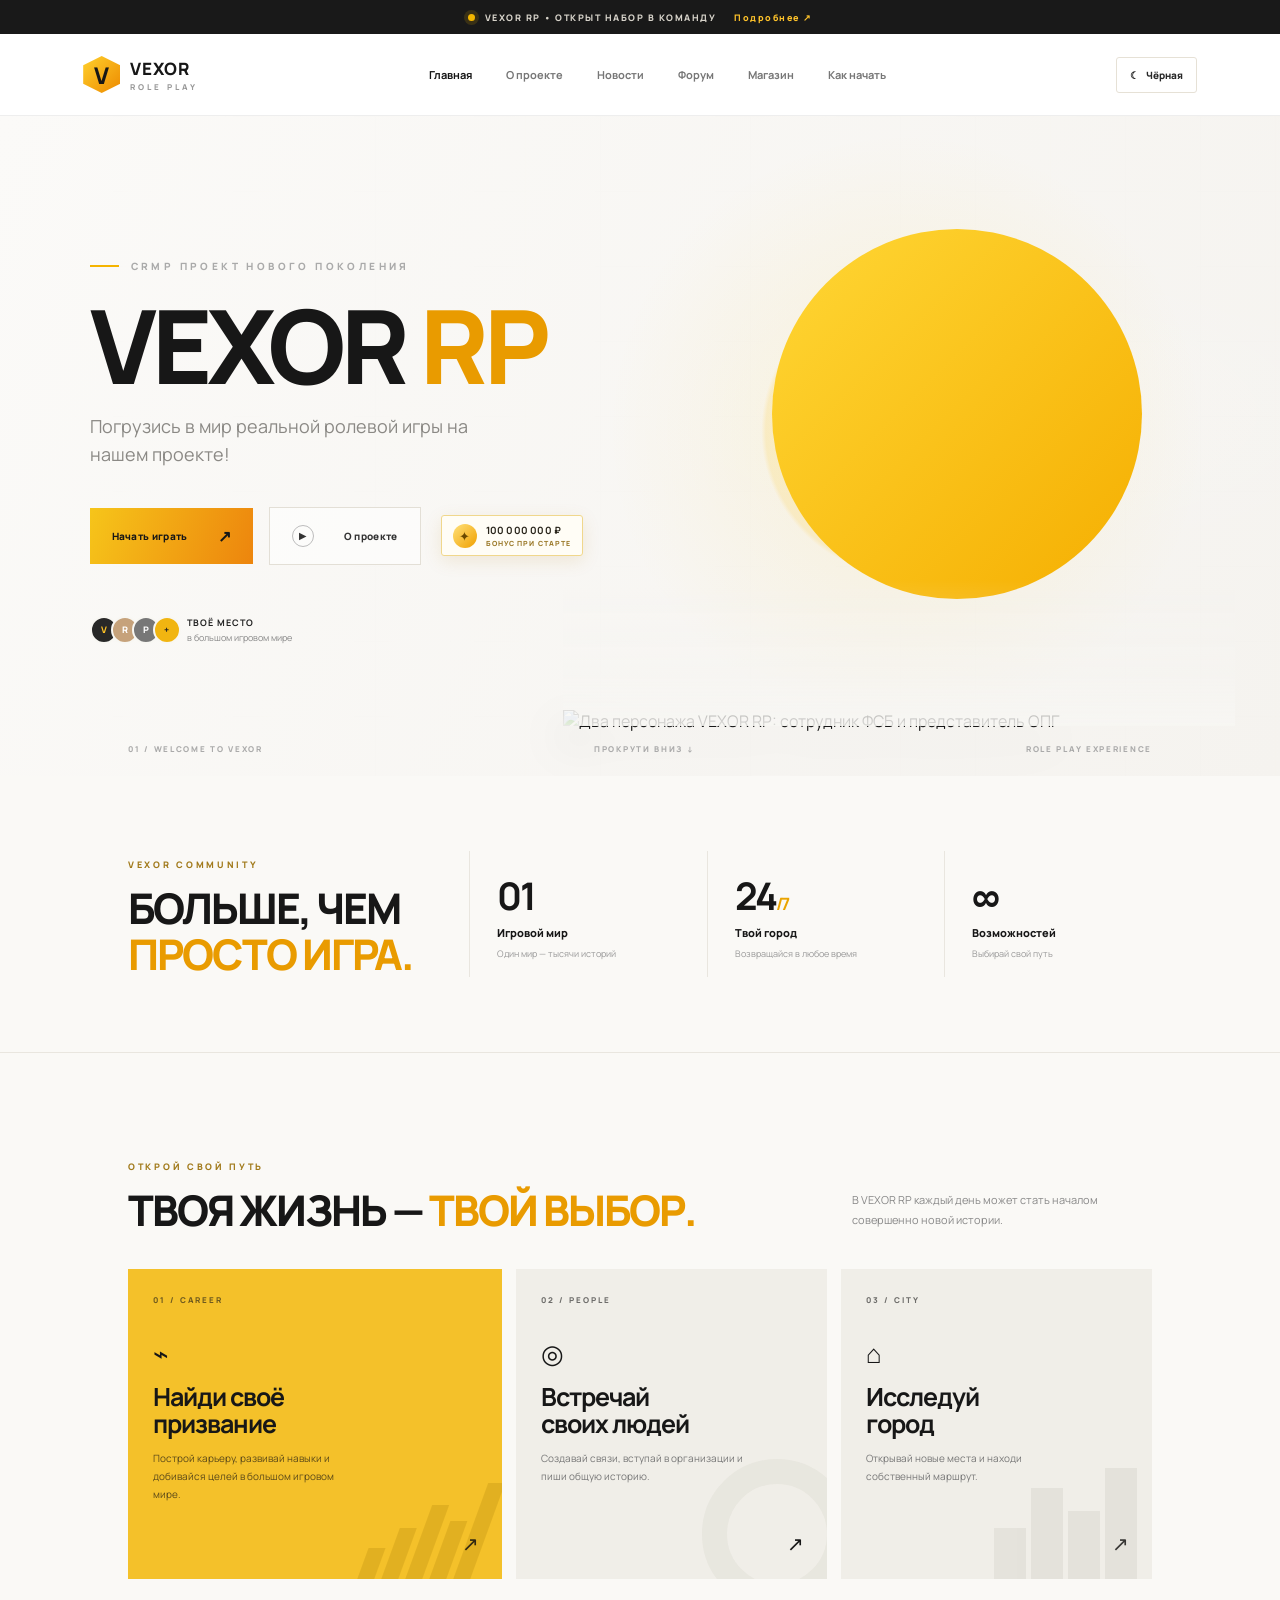
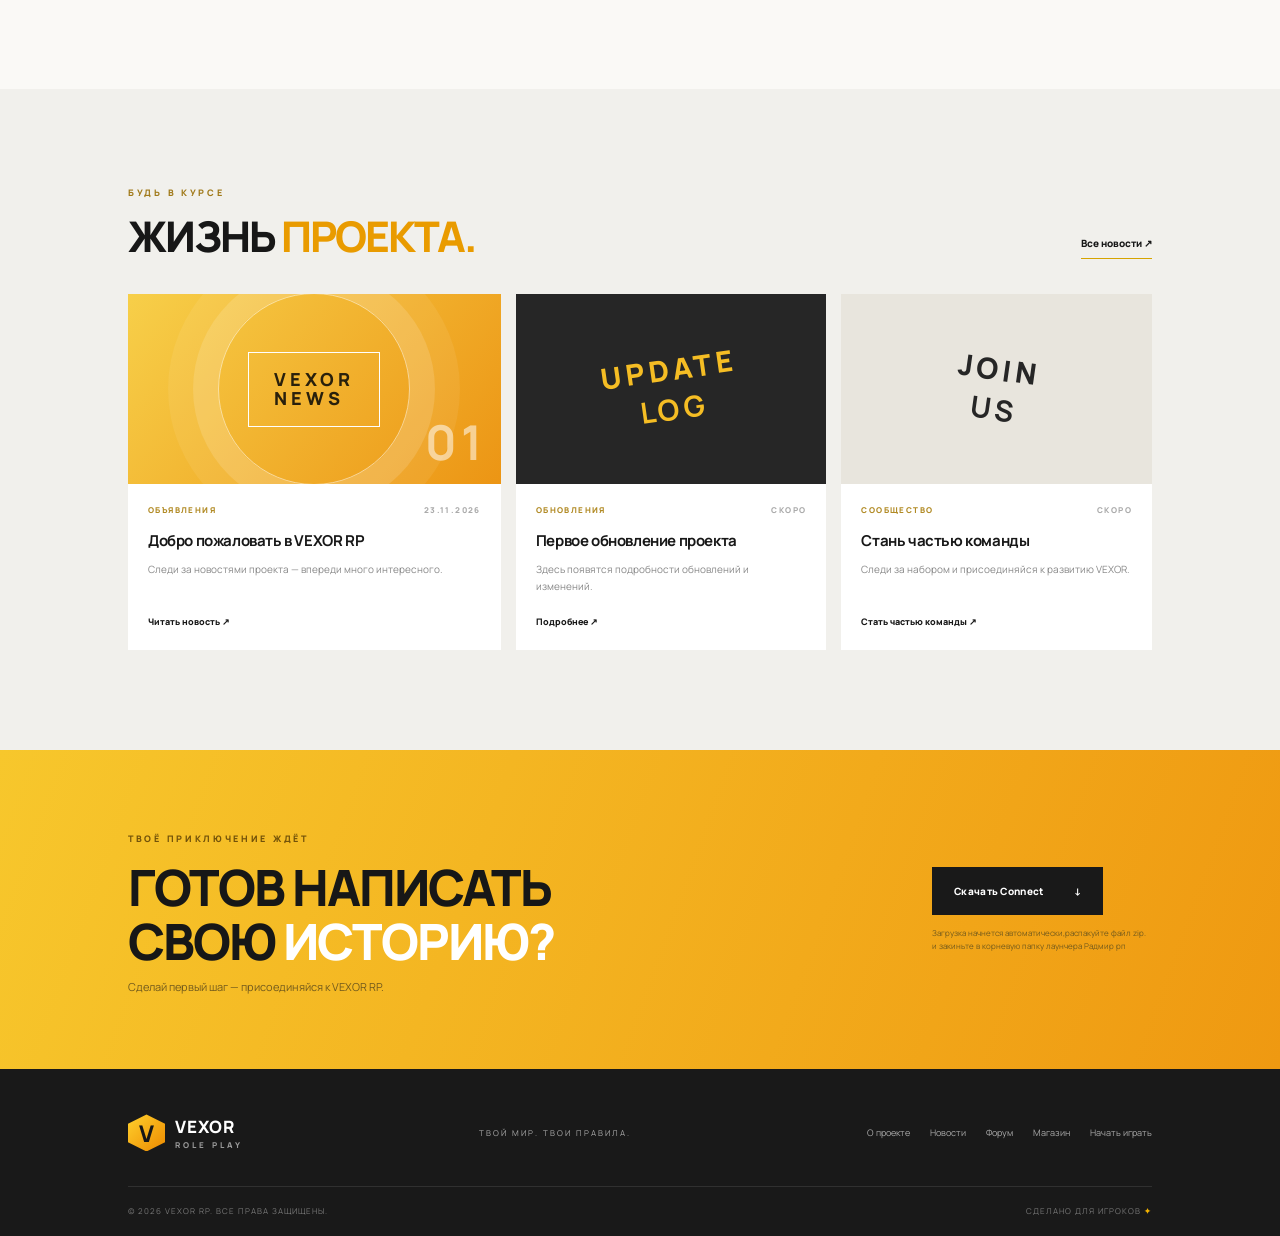
==== commit cb9104c2: "Add files via upload" ====
--- a/index.html
+++ b/index.html
@@ -4,15 +4,39 @@
   <meta charset="UTF-8">
   <meta name="viewport" content="width=device-width, initial-scale=1.0">
   <meta name="theme-color" content="#f4a900">
-  <title>VEXOR RP — Твоя история начинается здесь</title>
+  <title>VEXOR RP — Официальный сайт игрового проекта</title>
+  <meta name="description" content="Официальный сайт VEXOR RP. Узнай новости проекта, познакомься с игровым миром, открой магазин и присоединяйся к сообществу.">
+  <meta name="robots" content="index, follow, max-image-preview:large">
+  <link rel="canonical" href="https://vexorplay.online/">
+  <meta property="og:type" content="website">
+  <meta property="og:site_name" content="VEXOR RP">
+  <meta property="og:title" content="VEXOR RP — Официальный сайт игрового проекта">
+  <meta property="og:description" content="Официальный сайт VEXOR RP. Узнай новости проекта, познакомься с игровым миром, открой магазин и присоединяйся к сообществу.">
+  <meta property="og:url" content="https://vexorplay.online/">
+  <meta property="og:image" content="https://vexorplay.online/assets/vexor-characters.jpg">
+  <meta name="twitter:card" content="summary_large_image">
+  <meta name="twitter:title" content="VEXOR RP — Официальный сайт игрового проекта">
+  <meta name="twitter:description" content="Официальный сайт VEXOR RP. Узнай новости проекта, познакомься с игровым миром, открой магазин и присоединяйся к сообществу.">
+  <meta name="twitter:image" content="https://vexorplay.online/assets/vexor-characters.jpg">
   <link rel="preconnect" href="https://fonts.googleapis.com">
   <link rel="preconnect" href="https://fonts.gstatic.com" crossorigin>
   <link href="https://fonts.googleapis.com/css2?family=Manrope:wght@400;500;600;700;800;900&display=swap" rel="stylesheet">
   <link rel="stylesheet" href="styles.css">
-  <link rel="icon" type="image/png" sizes="32x32" href="assets/vexor-favicon.png">
-  <link rel="icon" href="assets/favicon.ico" sizes="any">
-  <link rel="apple-touch-icon" href="assets/apple-touch-icon.png">
+  <link rel="icon" type="image/png" sizes="512x512" href="/assets/vexor-favicon.png?v=3">
+  <link rel="shortcut icon" href="/assets/favicon.ico?v=3" type="image/x-icon">
+  <link rel="apple-touch-icon" href="/assets/apple-touch-icon.png?v=3">
   <link rel="stylesheet" href="theme.css">
+
+  <script type="application/ld+json">
+  {
+    "@context": "https://schema.org",
+    "@type": "WebSite",
+    "name": "VEXOR RP",
+    "alternateName": "VEXOR Role Play",
+    "url": "https://vexorplay.online/",
+    "inLanguage": "ru"
+  }
+  </script>
 </head>
 <body>
   <div class="announcement"><span class="pulse"></span> VEXOR RP • ОТКРЫТ НАБОР В КОМАНДУ <a href="#news">Подробнее <b>↗</b></a></div>
@@ -48,7 +72,7 @@
         <div class="art-orbit orbit-one"></div><div class="art-orbit orbit-two"></div>
         <div class="art-sun"></div>
         
-        <img class="character-img" src="assets/vexor-characters-cutout.png" alt="Два игровых персонажа VEXOR RP: сотрудник ФСБ и второй персонаж">
+        <img class="character-img" src="/assets/vexor-characters-cutout.png?v=3" loading="eager" fetchpriority="high" decoding="async" alt="Два персонажа VEXOR RP: сотрудник ФСБ и представитель ОПГ">
         
       </div>
       <div class="hero-bottom"><span>01 / WELCOME TO VEXOR</span><span>ПРОКРУТИ ВНИЗ ↓</span><span>ROLE PLAY EXPERIENCE</span></div>
--- a/styles.css
+++ b/styles.css
@@ -149,3 +149,9 @@
 .character-img{width:100%;height:auto;max-height:660px;right:0;left:auto;bottom:-8px;object-fit:contain;object-position:right bottom}
 @media(max-width:900px){.hero-art{right:-2%;width:57%;height:570px;top:35px}.character-img{width:100%;height:auto;max-height:600px}}
 @media(max-width:650px){.hero-art{top:auto;bottom:0;right:-5%;width:105%;height:430px}.character-img{width:100%;height:auto;max-height:430px;right:0;bottom:-5px;object-fit:contain;object-position:right bottom}}
+
+
+/* VEXOR RP asset visibility and responsive hero fix */
+.hero-art{display:block!important;visibility:visible!important;opacity:1!important;z-index:1}
+.character-img{display:block!important;visibility:visible!important;opacity:1!important;max-width:none!important;height:auto!important;width:min(100%,680px)!important;max-height:660px!important;object-fit:contain!important;object-position:right bottom!important}
+@media(max-width:650px){.hero-art{width:112%!important;right:-6%!important;height:430px!important;bottom:0!important;top:auto!important}.character-img{width:100%!important;max-height:430px!important;right:0!important;bottom:-5px!important}}
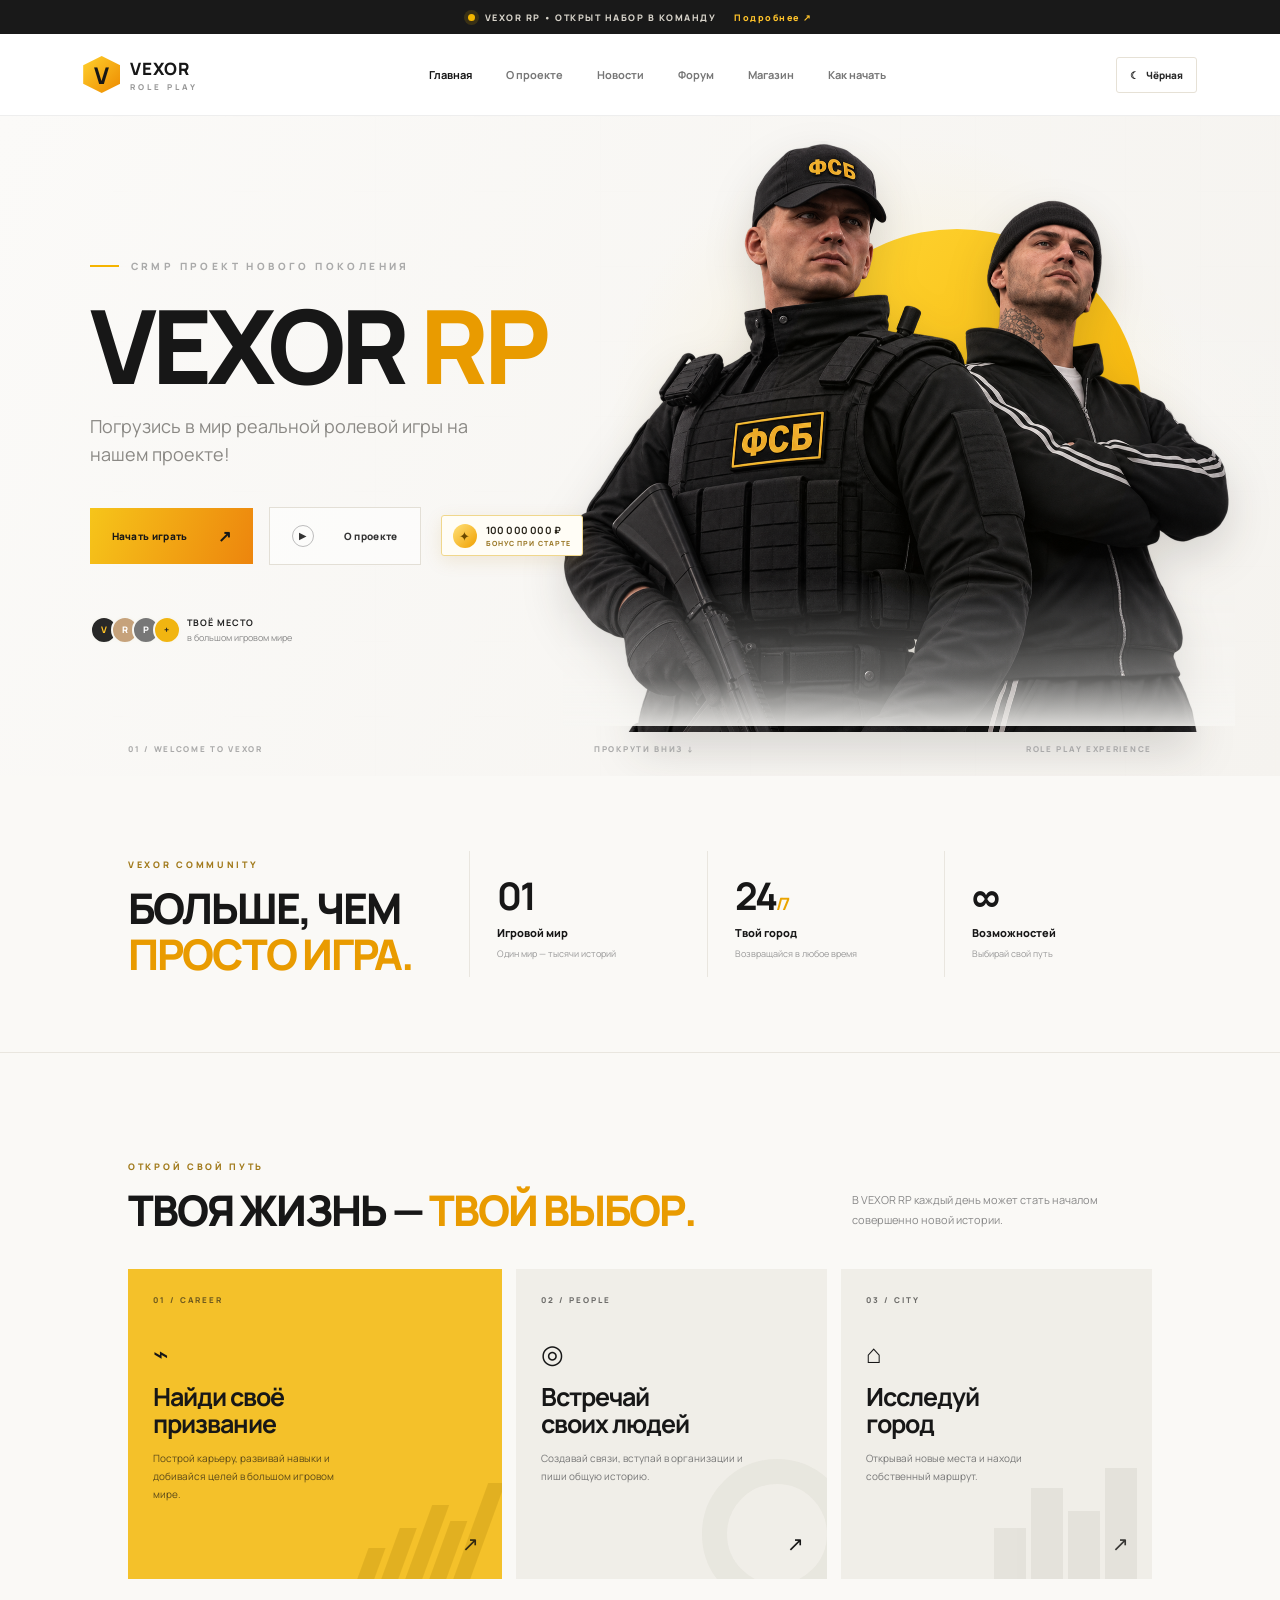
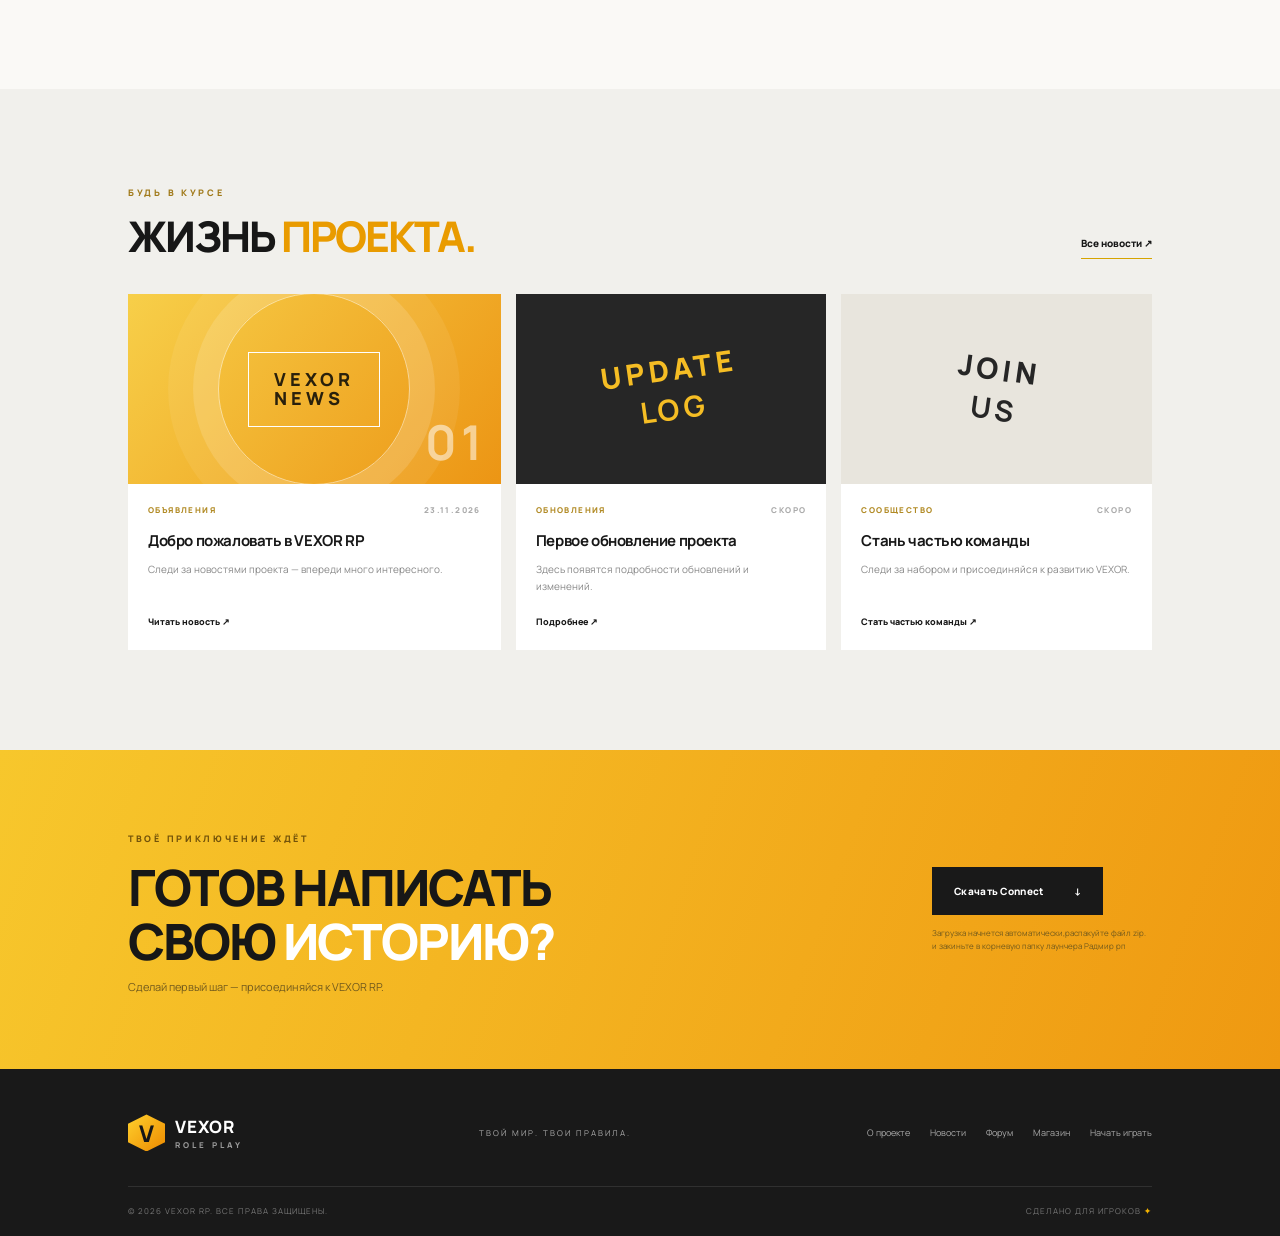
==== commit 077e8d16: "Add files via upload" ====
--- a/index.html
+++ b/index.html
@@ -13,18 +13,18 @@
   <meta property="og:title" content="VEXOR RP — Официальный сайт игрового проекта">
   <meta property="og:description" content="Официальный сайт VEXOR RP. Узнай новости проекта, познакомься с игровым миром, открой магазин и присоединяйся к сообществу.">
   <meta property="og:url" content="https://vexorplay.online/">
-  <meta property="og:image" content="https://vexorplay.online/assets/vexor-characters.jpg">
+  <meta property="og:image" content="https://vexorplay.online/vexor-characters.jpg">
   <meta name="twitter:card" content="summary_large_image">
   <meta name="twitter:title" content="VEXOR RP — Официальный сайт игрового проекта">
   <meta name="twitter:description" content="Официальный сайт VEXOR RP. Узнай новости проекта, познакомься с игровым миром, открой магазин и присоединяйся к сообществу.">
-  <meta name="twitter:image" content="https://vexorplay.online/assets/vexor-characters.jpg">
+  <meta name="twitter:image" content="https://vexorplay.online/vexor-characters.jpg">
   <link rel="preconnect" href="https://fonts.googleapis.com">
   <link rel="preconnect" href="https://fonts.gstatic.com" crossorigin>
   <link href="https://fonts.googleapis.com/css2?family=Manrope:wght@400;500;600;700;800;900&display=swap" rel="stylesheet">
   <link rel="stylesheet" href="styles.css">
-  <link rel="icon" type="image/png" sizes="512x512" href="/assets/vexor-favicon.png?v=3">
-  <link rel="shortcut icon" href="/assets/favicon.ico?v=3" type="image/x-icon">
-  <link rel="apple-touch-icon" href="/assets/apple-touch-icon.png?v=3">
+  <link rel="icon" type="image/png" sizes="512x512" href="/vexor-favicon.png?v=5">
+  <link rel="shortcut icon" href="/favicon.ico?v=5" type="image/x-icon">
+  <link rel="apple-touch-icon" href="/apple-touch-icon.png?v=5">
   <link rel="stylesheet" href="theme.css">
 
   <script type="application/ld+json">
@@ -72,7 +72,7 @@
         <div class="art-orbit orbit-one"></div><div class="art-orbit orbit-two"></div>
         <div class="art-sun"></div>
         
-        <img class="character-img" src="/assets/vexor-characters-cutout.png?v=3" loading="eager" fetchpriority="high" decoding="async" alt="Два персонажа VEXOR RP: сотрудник ФСБ и представитель ОПГ">
+        <img class="character-img" src="/vexor-characters-cutout.png?v=5" loading="eager" fetchpriority="high" decoding="async" alt="Два персонажа VEXOR RP: сотрудник ФСБ и представитель ОПГ">
         
       </div>
       <div class="hero-bottom"><span>01 / WELCOME TO VEXOR</span><span>ПРОКРУТИ ВНИЗ ↓</span><span>ROLE PLAY EXPERIENCE</span></div>
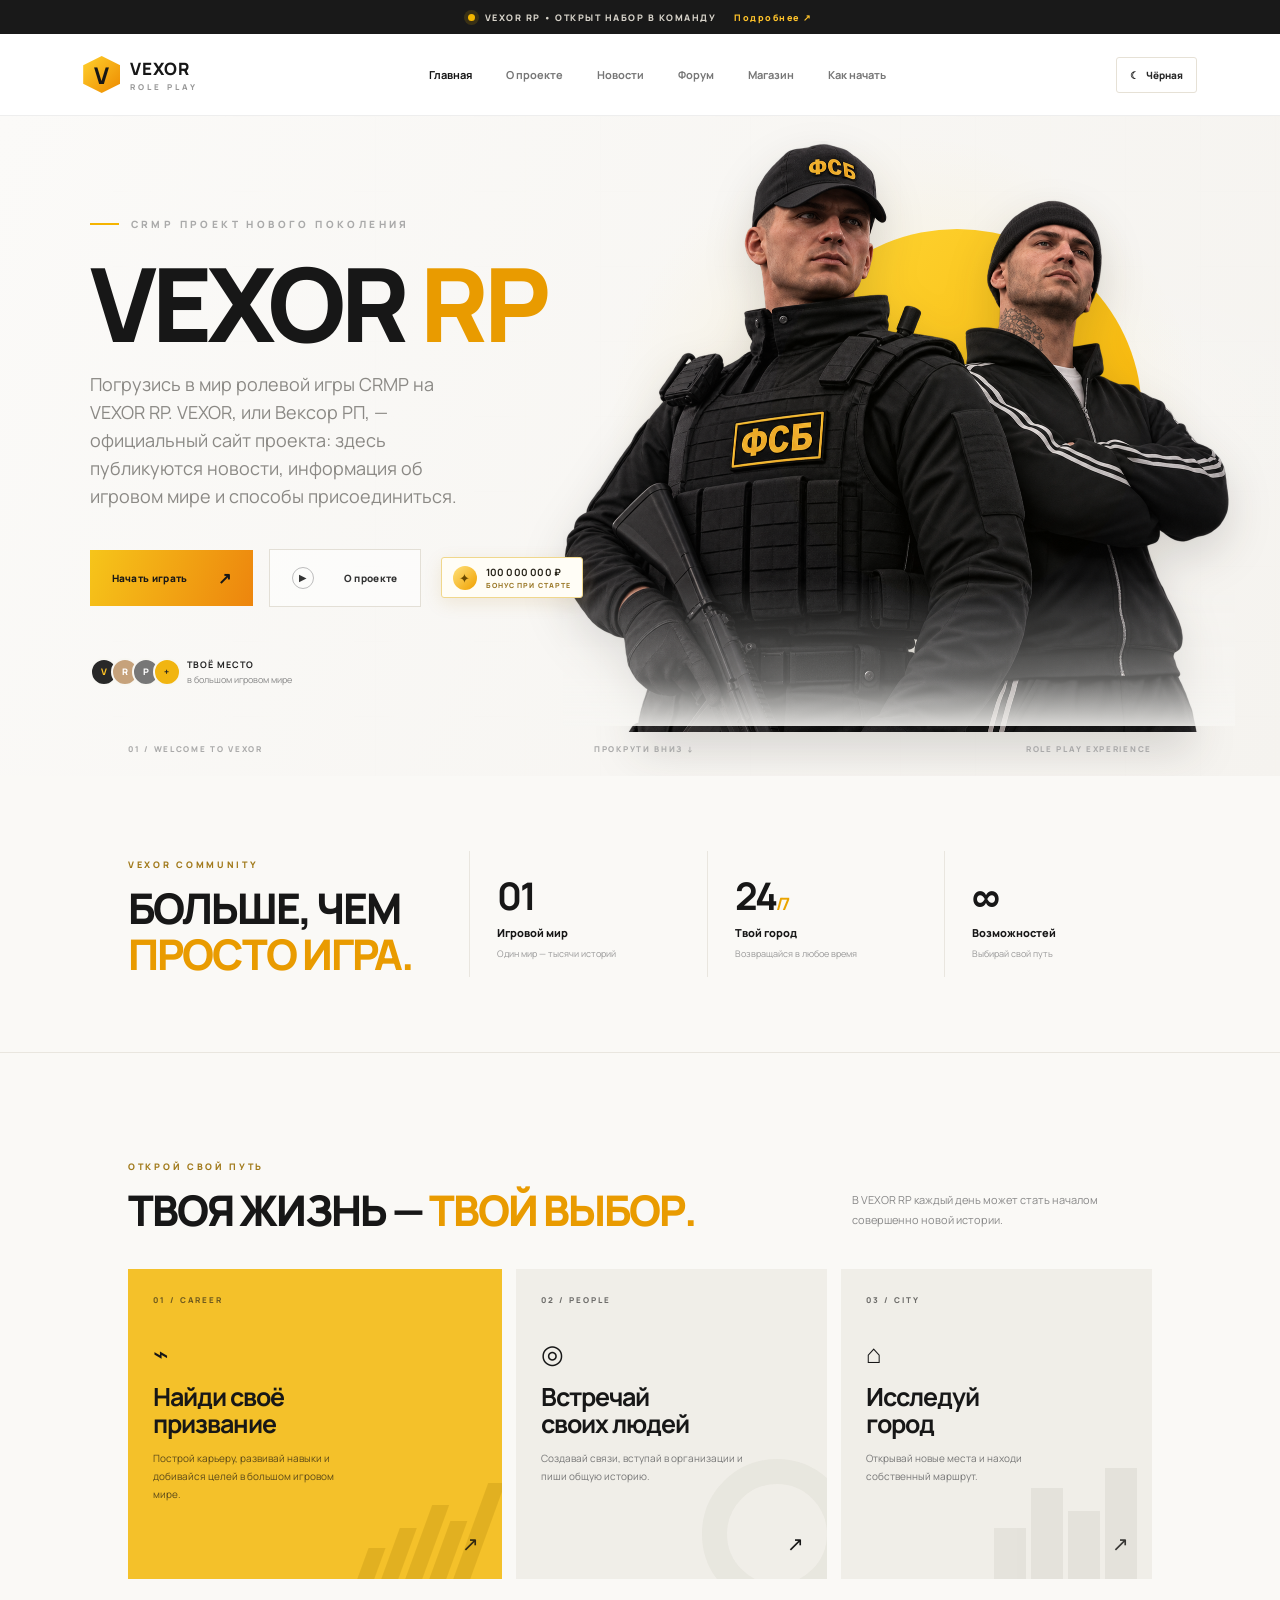
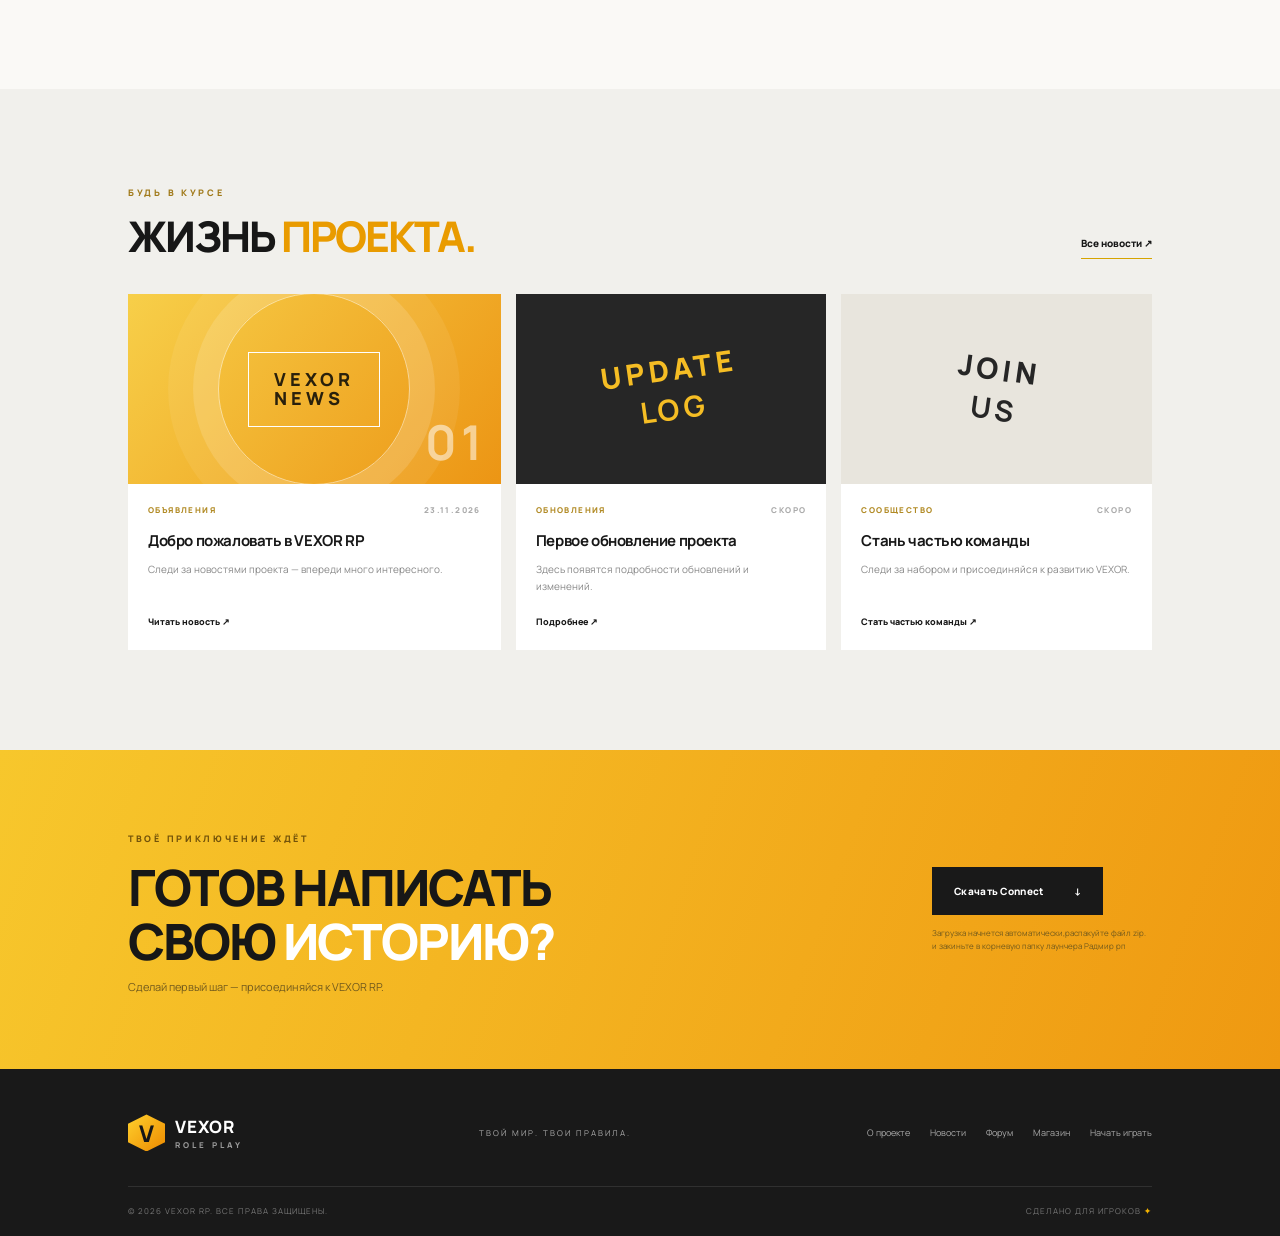
==== commit f9e29442: "Add files via upload" ====
--- a/index.html
+++ b/index.html
@@ -4,19 +4,19 @@
   <meta charset="UTF-8">
   <meta name="viewport" content="width=device-width, initial-scale=1.0">
   <meta name="theme-color" content="#f4a900">
-  <title>VEXOR RP — Официальный сайт игрового проекта</title>
-  <meta name="description" content="Официальный сайт VEXOR RP. Узнай новости проекта, познакомься с игровым миром, открой магазин и присоединяйся к сообществу.">
+  <title>VEXOR RP (Вексор РП) — официальный сайт проекта VEXOR</title>
+  <meta name="description" content="VEXOR RP (Вексор РП, Вексор) — официальный сайт CRMP RP-проекта. Новости, описание игрового мира, магазин и информация о том, как присоединиться.">
   <meta name="robots" content="index, follow, max-image-preview:large">
   <link rel="canonical" href="https://vexorplay.online/">
   <meta property="og:type" content="website">
   <meta property="og:site_name" content="VEXOR RP">
-  <meta property="og:title" content="VEXOR RP — Официальный сайт игрового проекта">
-  <meta property="og:description" content="Официальный сайт VEXOR RP. Узнай новости проекта, познакомься с игровым миром, открой магазин и присоединяйся к сообществу.">
+  <meta property="og:title" content="VEXOR RP (Вексор РП) — официальный сайт проекта VEXOR">
+  <meta property="og:description" content="VEXOR RP (Вексор РП, Вексор) — официальный сайт CRMP RP-проекта. Новости, игровой мир, магазин и информация о старте.">
   <meta property="og:url" content="https://vexorplay.online/">
   <meta property="og:image" content="https://vexorplay.online/vexor-characters.jpg">
   <meta name="twitter:card" content="summary_large_image">
-  <meta name="twitter:title" content="VEXOR RP — Официальный сайт игрового проекта">
-  <meta name="twitter:description" content="Официальный сайт VEXOR RP. Узнай новости проекта, познакомься с игровым миром, открой магазин и присоединяйся к сообществу.">
+  <meta name="twitter:title" content="VEXOR RP (Вексор РП) — официальный сайт проекта VEXOR">
+  <meta name="twitter:description" content="VEXOR RP (Вексор РП, Вексор) — официальный сайт CRMP RP-проекта. Новости, игровой мир, магазин и информация о старте.">
   <meta name="twitter:image" content="https://vexorplay.online/vexor-characters.jpg">
   <link rel="preconnect" href="https://fonts.googleapis.com">
   <link rel="preconnect" href="https://fonts.gstatic.com" crossorigin>
@@ -32,7 +32,8 @@
     "@context": "https://schema.org",
     "@type": "WebSite",
     "name": "VEXOR RP",
-    "alternateName": "VEXOR Role Play",
+    "alternateName": ["VEXOR", "VEXOR Role Play", "Вексор", "Вексор РП"],
+    "description": "Официальный сайт CRMP RP-проекта VEXOR RP, также известного как Вексор РП или Вексор.",
     "url": "https://vexorplay.online/",
     "inLanguage": "ru"
   }
@@ -60,7 +61,7 @@
       <div class="hero-content">
         <div class="eyebrow"><span class="eyebrow-line"></span> CRMP ПРОЕКТ НОВОГО ПОКОЛЕНИЯ</div>
         <h1>VEXOR <em>RP</em></h1>
-        <p class="hero-copy">Погрузись в мир реальной ролевой игры на нашем проекте!</p>
+        <p class="hero-copy">Погрузись в мир ролевой игры CRMP на VEXOR RP. VEXOR, или Вексор РП, — официальный сайт проекта: здесь публикуются новости, информация об игровом мире и способы присоединиться.</p>
         <div class="hero-actions">
           <a class="btn btn-primary" href="#start">Начать играть <span>↗</span></a>
           <a class="btn btn-ghost" href="#about"><span class="play-icon">▶</span> О проекте</a>
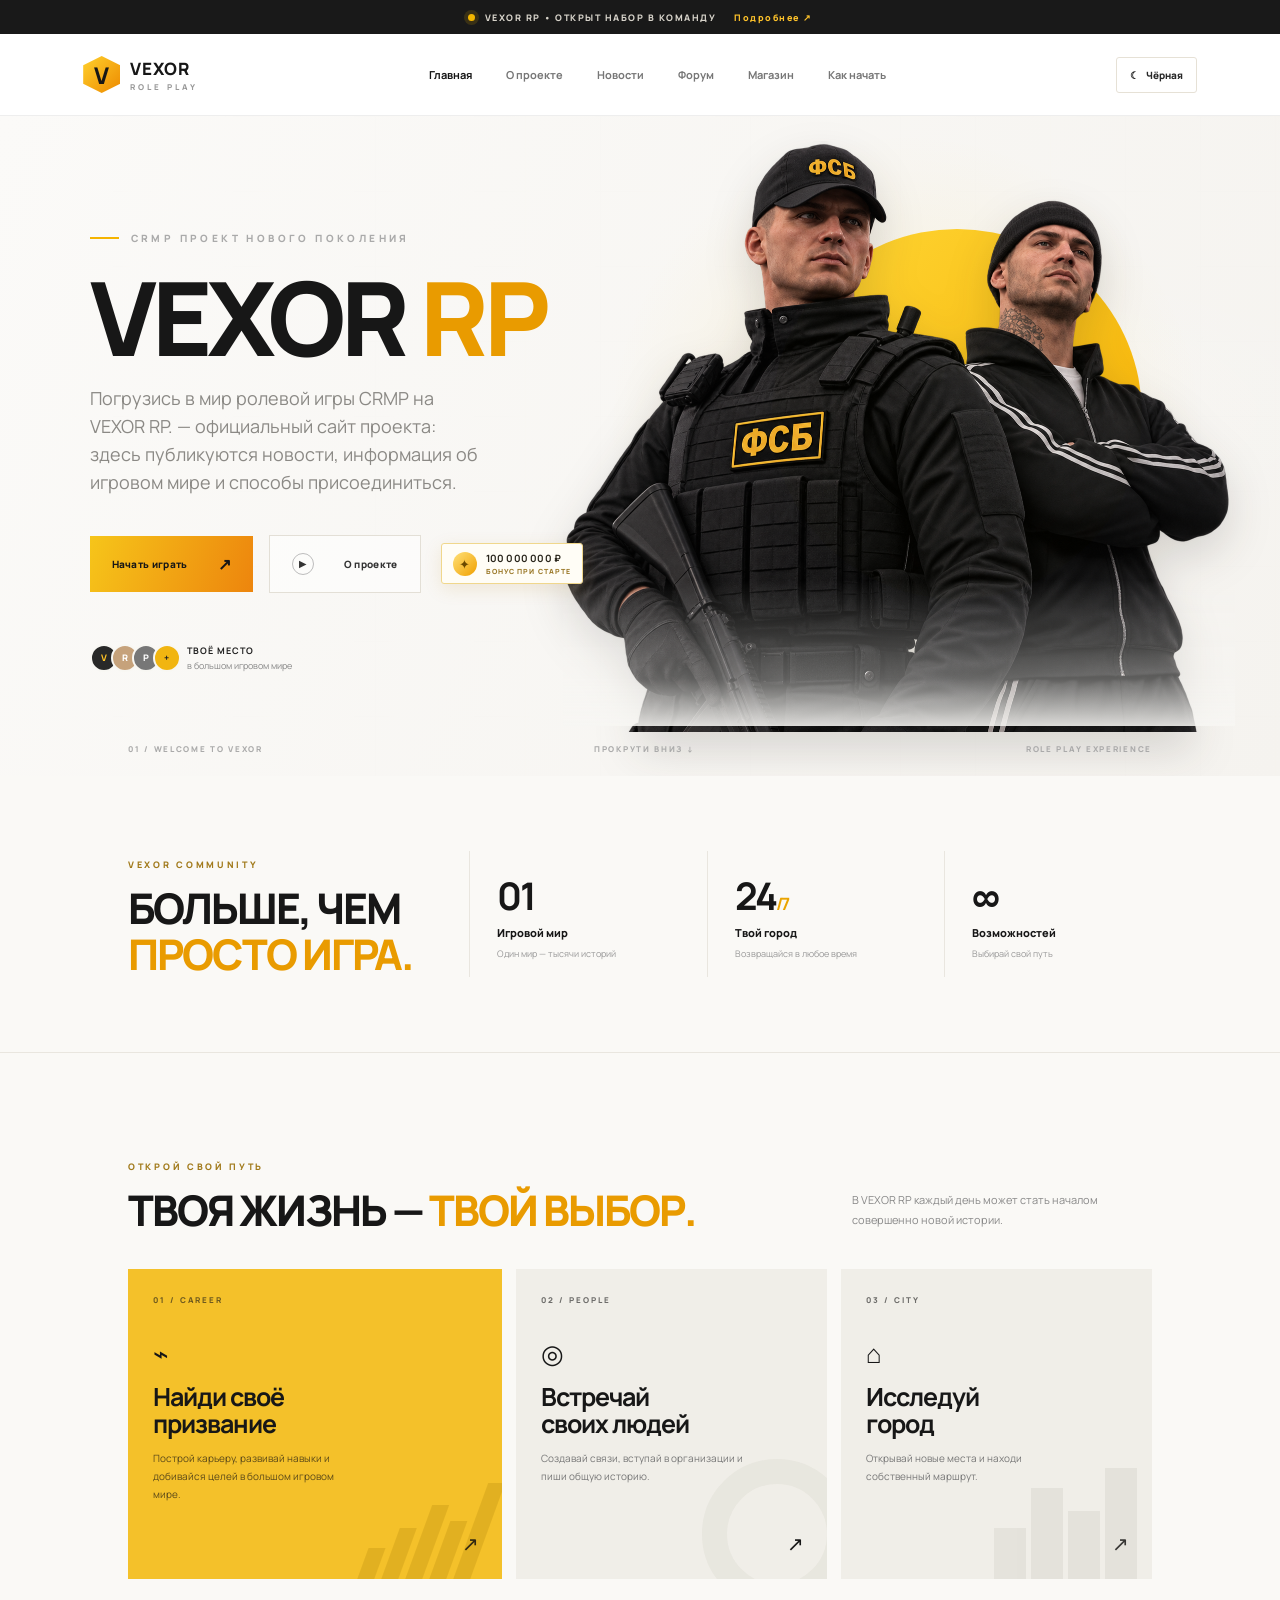
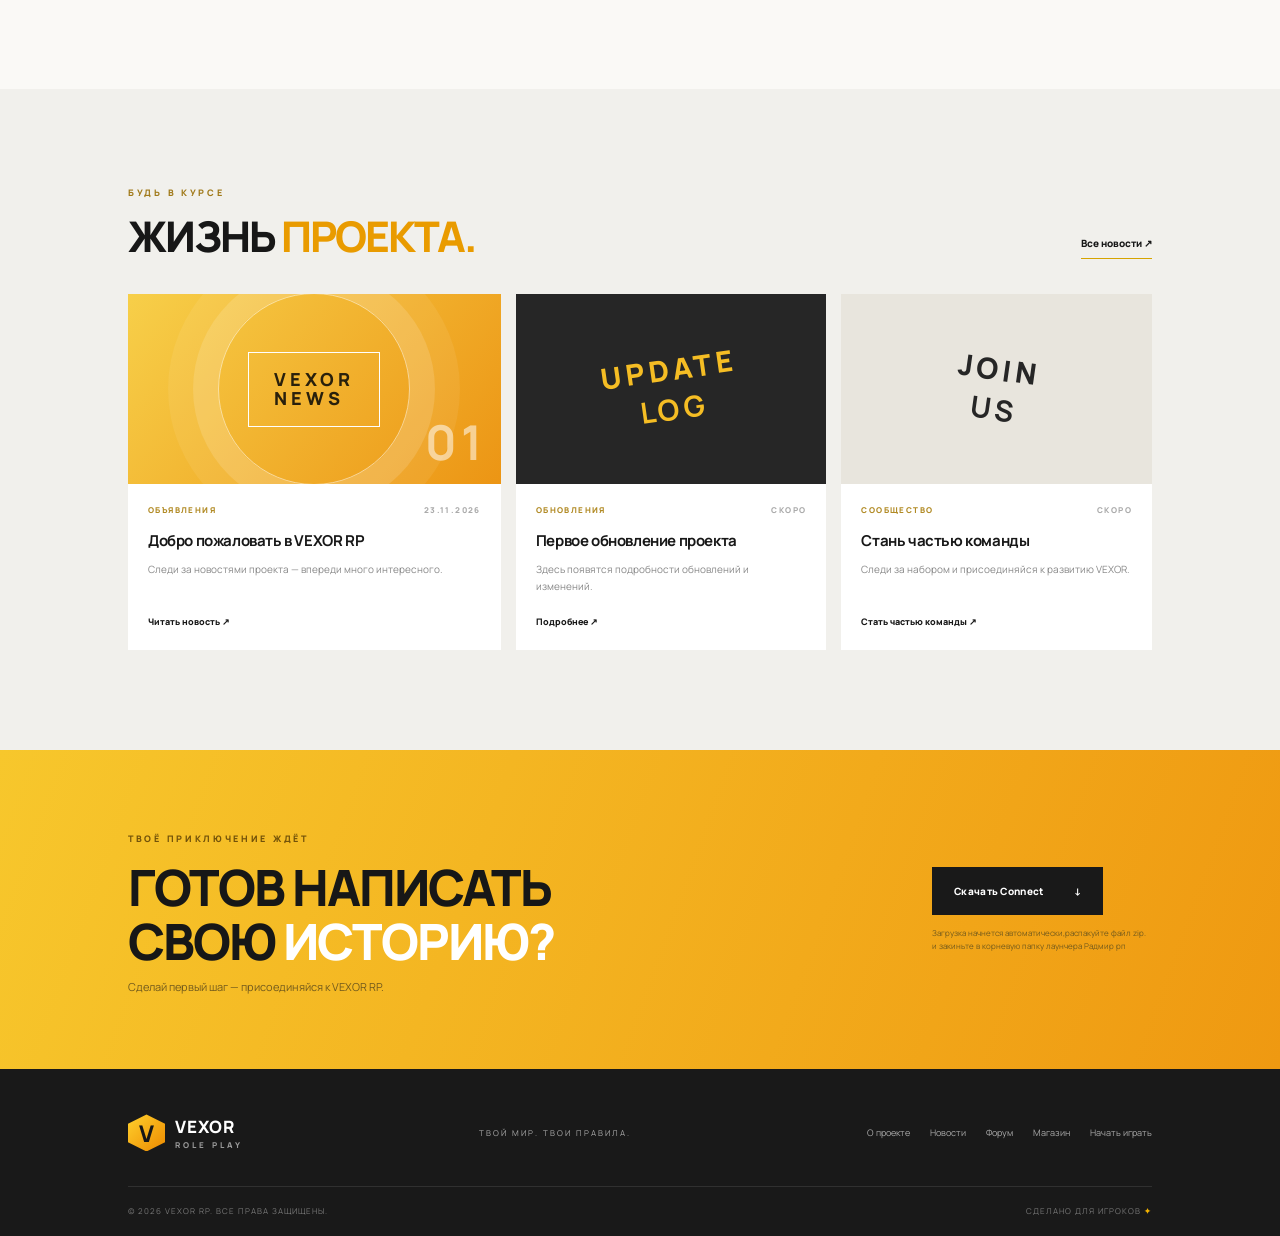
==== commit 966d4e4b: "Update index.html" ====
--- a/index.html
+++ b/index.html
@@ -4,19 +4,19 @@
   <meta charset="UTF-8">
   <meta name="viewport" content="width=device-width, initial-scale=1.0">
   <meta name="theme-color" content="#f4a900">
-  <title>VEXOR RP (Вексор РП) — официальный сайт проекта VEXOR</title>
-  <meta name="description" content="VEXOR RP (Вексор РП, Вексор) — официальный сайт CRMP RP-проекта. Новости, описание игрового мира, магазин и информация о том, как присоединиться.">
+  <title>VEXOR RP — официальный сайт проекта VEXOR</title>
+  <meta name="description" content="VEXOR RP — официальный сайт CRMP RP-проекта. Новости, описание игрового мира, магазин и информация о том, как присоединиться.">
   <meta name="robots" content="index, follow, max-image-preview:large">
   <link rel="canonical" href="https://vexorplay.online/">
   <meta property="og:type" content="website">
   <meta property="og:site_name" content="VEXOR RP">
-  <meta property="og:title" content="VEXOR RP (Вексор РП) — официальный сайт проекта VEXOR">
-  <meta property="og:description" content="VEXOR RP (Вексор РП, Вексор) — официальный сайт CRMP RP-проекта. Новости, игровой мир, магазин и информация о старте.">
+  <meta property="og:title" content="VEXOR RP — официальный сайт проекта VEXOR">
+  <meta property="og:description" content="VEXOR RP — официальный сайт CRMP RP-проекта. Новости, игровой мир, магазин и информация о старте.">
   <meta property="og:url" content="https://vexorplay.online/">
   <meta property="og:image" content="https://vexorplay.online/vexor-characters.jpg">
   <meta name="twitter:card" content="summary_large_image">
-  <meta name="twitter:title" content="VEXOR RP (Вексор РП) — официальный сайт проекта VEXOR">
-  <meta name="twitter:description" content="VEXOR RP (Вексор РП, Вексор) — официальный сайт CRMP RP-проекта. Новости, игровой мир, магазин и информация о старте.">
+  <meta name="twitter:title" content="VEXOR RP — официальный сайт проекта VEXOR">
+  <meta name="twitter:description" content="VEXOR RP — официальный сайт CRMP RP-проекта. Новости, игровой мир, магазин и информация о старте.">
   <meta name="twitter:image" content="https://vexorplay.online/vexor-characters.jpg">
   <link rel="preconnect" href="https://fonts.googleapis.com">
   <link rel="preconnect" href="https://fonts.gstatic.com" crossorigin>
@@ -61,7 +61,7 @@
       <div class="hero-content">
         <div class="eyebrow"><span class="eyebrow-line"></span> CRMP ПРОЕКТ НОВОГО ПОКОЛЕНИЯ</div>
         <h1>VEXOR <em>RP</em></h1>
-        <p class="hero-copy">Погрузись в мир ролевой игры CRMP на VEXOR RP. VEXOR, или Вексор РП, — официальный сайт проекта: здесь публикуются новости, информация об игровом мире и способы присоединиться.</p>
+        <p class="hero-copy">Погрузись в мир ролевой игры CRMP на VEXOR RP. — официальный сайт проекта: здесь публикуются новости, информация об игровом мире и способы присоединиться.</p>
         <div class="hero-actions">
           <a class="btn btn-primary" href="#start">Начать играть <span>↗</span></a>
           <a class="btn btn-ghost" href="#about"><span class="play-icon">▶</span> О проекте</a>
@@ -114,4 +114,4 @@
   <script src="app.js"></script>
   <script src="theme.js"></script>
 </body>
-</html>+</html>
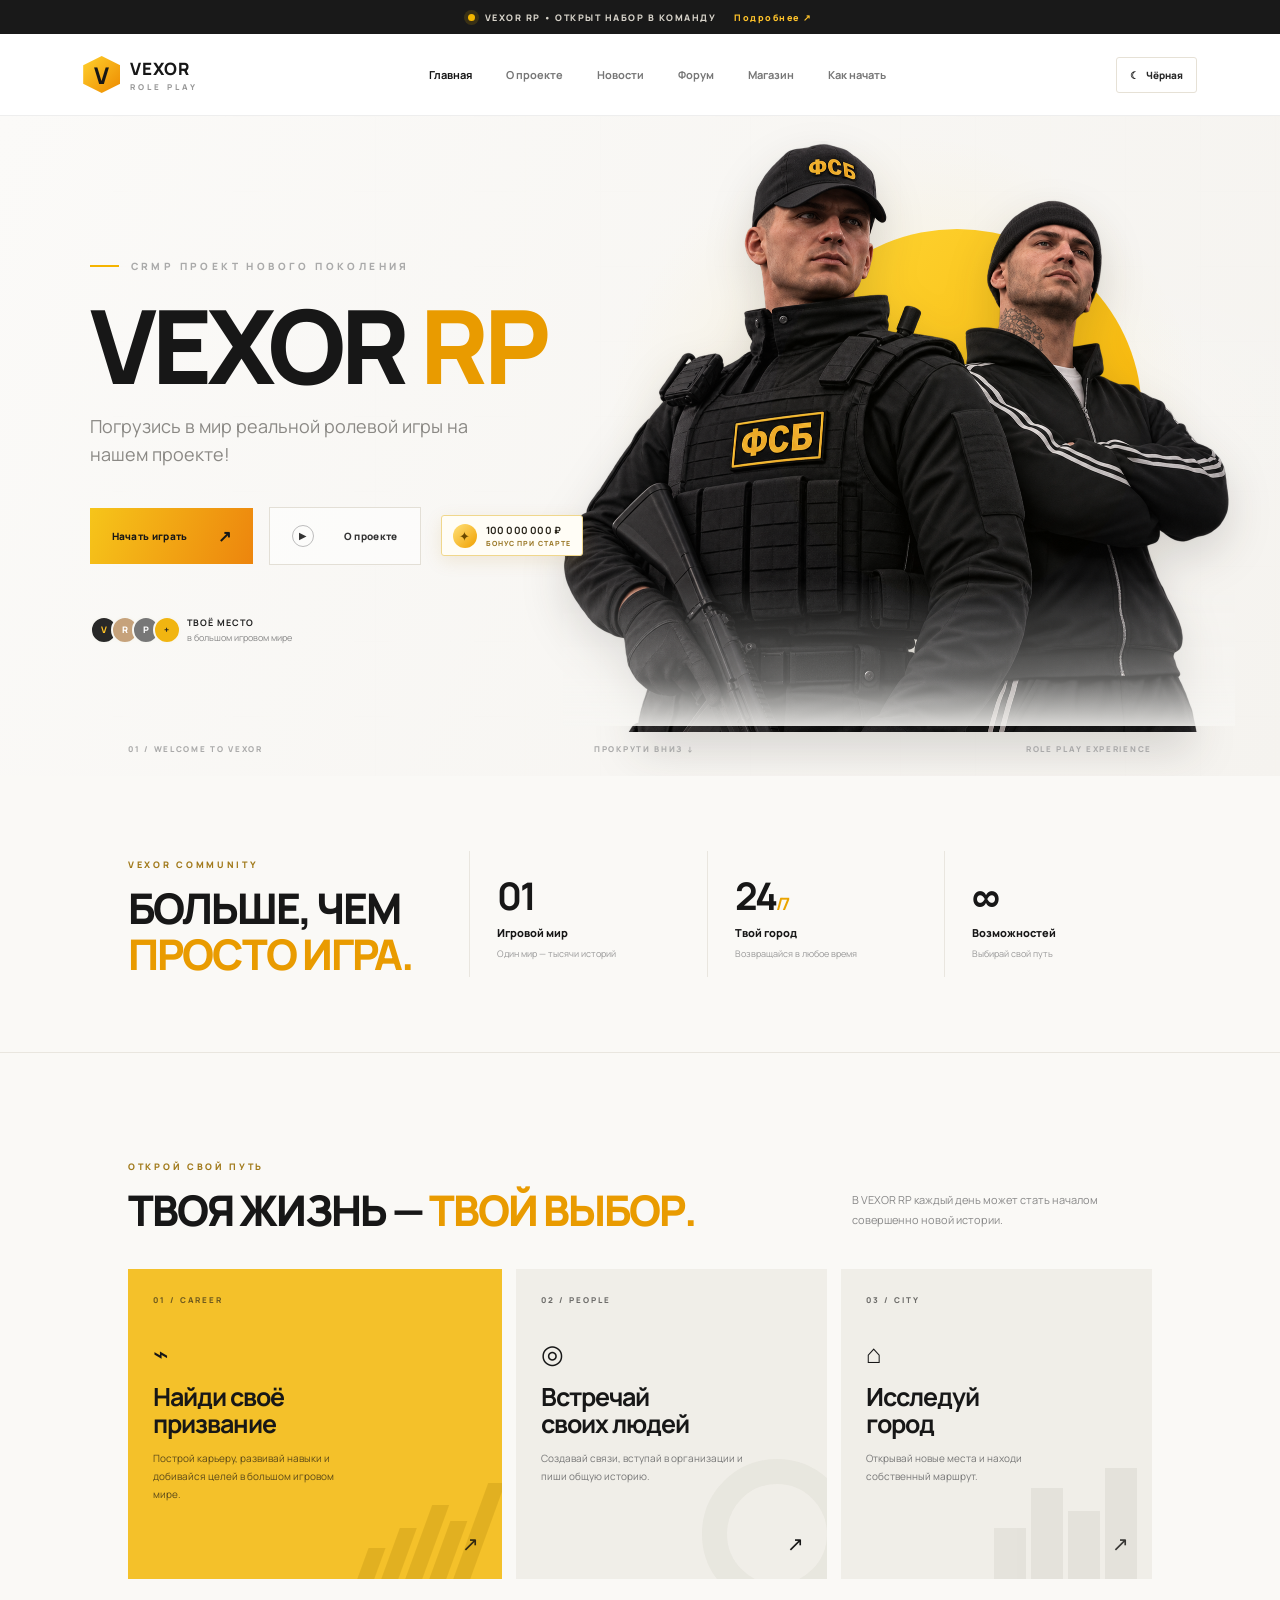
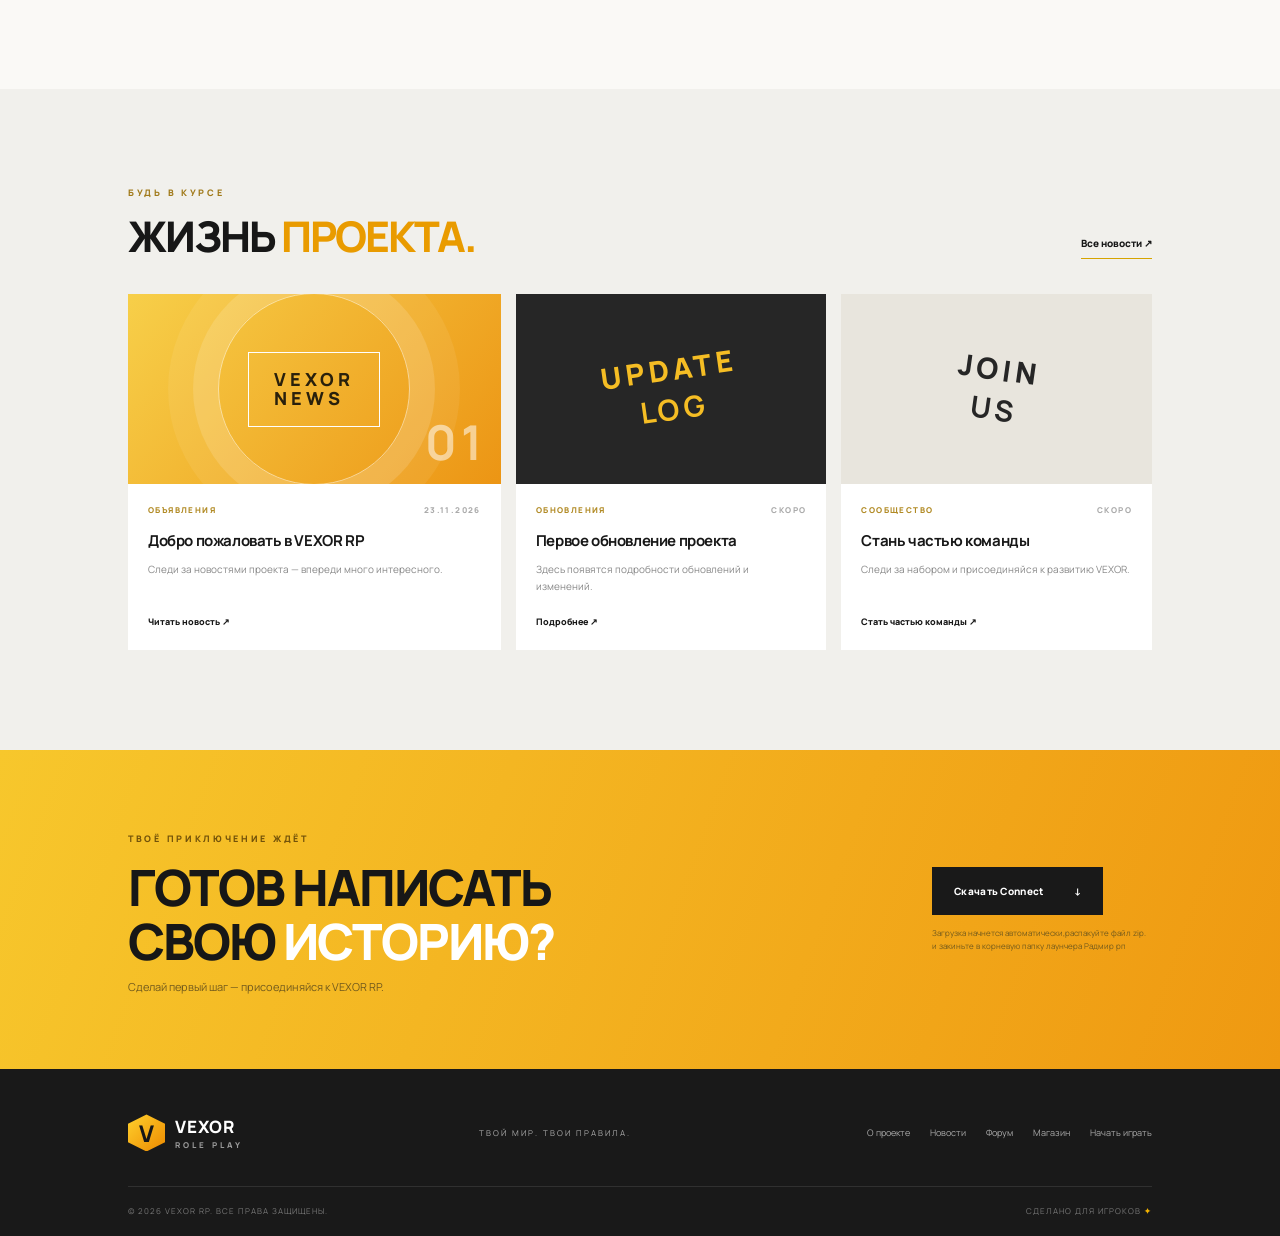
==== commit 4d412947: "Add files via upload" ====
--- a/index.html
+++ b/index.html
@@ -4,27 +4,27 @@
   <meta charset="UTF-8">
   <meta name="viewport" content="width=device-width, initial-scale=1.0">
   <meta name="theme-color" content="#f4a900">
-  <title>VEXOR RP — официальный сайт проекта VEXOR</title>
-  <meta name="description" content="VEXOR RP — официальный сайт CRMP RP-проекта. Новости, описание игрового мира, магазин и информация о том, как присоединиться.">
+  <title>VEXOR RP — Официальный сайт игрового проекта</title>
+  <meta name="description" content="Официальный сайт VEXOR RP. Узнай новости проекта, познакомься с игровым миром, открой магазин и присоединяйся к сообществу.">
   <meta name="robots" content="index, follow, max-image-preview:large">
   <link rel="canonical" href="https://vexorplay.online/">
   <meta property="og:type" content="website">
   <meta property="og:site_name" content="VEXOR RP">
-  <meta property="og:title" content="VEXOR RP — официальный сайт проекта VEXOR">
-  <meta property="og:description" content="VEXOR RP — официальный сайт CRMP RP-проекта. Новости, игровой мир, магазин и информация о старте.">
+  <meta property="og:title" content="VEXOR RP — Официальный сайт игрового проекта">
+  <meta property="og:description" content="Официальный сайт VEXOR RP. Узнай новости проекта, познакомься с игровым миром, открой магазин и присоединяйся к сообществу.">
   <meta property="og:url" content="https://vexorplay.online/">
-  <meta property="og:image" content="https://vexorplay.online/vexor-characters.jpg">
+  <meta property="og:image" content="https://vexorplay.online/assets/vexor-characters.jpg">
   <meta name="twitter:card" content="summary_large_image">
-  <meta name="twitter:title" content="VEXOR RP — официальный сайт проекта VEXOR">
-  <meta name="twitter:description" content="VEXOR RP — официальный сайт CRMP RP-проекта. Новости, игровой мир, магазин и информация о старте.">
-  <meta name="twitter:image" content="https://vexorplay.online/vexor-characters.jpg">
+  <meta name="twitter:title" content="VEXOR RP — Официальный сайт игрового проекта">
+  <meta name="twitter:description" content="Официальный сайт VEXOR RP. Узнай новости проекта, познакомься с игровым миром, открой магазин и присоединяйся к сообществу.">
+  <meta name="twitter:image" content="https://vexorplay.online/assets/vexor-characters.jpg">
   <link rel="preconnect" href="https://fonts.googleapis.com">
   <link rel="preconnect" href="https://fonts.gstatic.com" crossorigin>
   <link href="https://fonts.googleapis.com/css2?family=Manrope:wght@400;500;600;700;800;900&display=swap" rel="stylesheet">
   <link rel="stylesheet" href="styles.css">
-  <link rel="icon" type="image/png" sizes="512x512" href="/vexor-favicon.png?v=5">
-  <link rel="shortcut icon" href="/favicon.ico?v=5" type="image/x-icon">
-  <link rel="apple-touch-icon" href="/apple-touch-icon.png?v=5">
+  <link rel="icon" type="image/png" sizes="512x512" href="/assets/vexor-favicon.png?v=3">
+  <link rel="shortcut icon" href="/assets/favicon.ico?v=3" type="image/x-icon">
+  <link rel="apple-touch-icon" href="/assets/apple-touch-icon.png?v=3">
   <link rel="stylesheet" href="theme.css">
 
   <script type="application/ld+json">
@@ -32,8 +32,7 @@
     "@context": "https://schema.org",
     "@type": "WebSite",
     "name": "VEXOR RP",
-    "alternateName": ["VEXOR", "VEXOR Role Play", "Вексор", "Вексор РП"],
-    "description": "Официальный сайт CRMP RP-проекта VEXOR RP, также известного как Вексор РП или Вексор.",
+    "alternateName": "VEXOR Role Play",
     "url": "https://vexorplay.online/",
     "inLanguage": "ru"
   }
@@ -61,7 +60,7 @@
       <div class="hero-content">
         <div class="eyebrow"><span class="eyebrow-line"></span> CRMP ПРОЕКТ НОВОГО ПОКОЛЕНИЯ</div>
         <h1>VEXOR <em>RP</em></h1>
-        <p class="hero-copy">Погрузись в мир ролевой игры CRMP на VEXOR RP. — официальный сайт проекта: здесь публикуются новости, информация об игровом мире и способы присоединиться.</p>
+        <p class="hero-copy">Погрузись в мир реальной ролевой игры на нашем проекте!</p>
         <div class="hero-actions">
           <a class="btn btn-primary" href="#start">Начать играть <span>↗</span></a>
           <a class="btn btn-ghost" href="#about"><span class="play-icon">▶</span> О проекте</a>
@@ -73,7 +72,7 @@
         <div class="art-orbit orbit-one"></div><div class="art-orbit orbit-two"></div>
         <div class="art-sun"></div>
         
-        <img class="character-img" src="/vexor-characters-cutout.png?v=5" loading="eager" fetchpriority="high" decoding="async" alt="Два персонажа VEXOR RP: сотрудник ФСБ и представитель ОПГ">
+        <img class="character-img" src="/assets/vexor-characters-cutout.png?v=3" loading="eager" fetchpriority="high" decoding="async" alt="Два персонажа VEXOR RP: сотрудник ФСБ и представитель ОПГ">
         
       </div>
       <div class="hero-bottom"><span>01 / WELCOME TO VEXOR</span><span>ПРОКРУТИ ВНИЗ ↓</span><span>ROLE PLAY EXPERIENCE</span></div>
@@ -114,4 +113,4 @@
   <script src="app.js"></script>
   <script src="theme.js"></script>
 </body>
-</html>
+</html>
